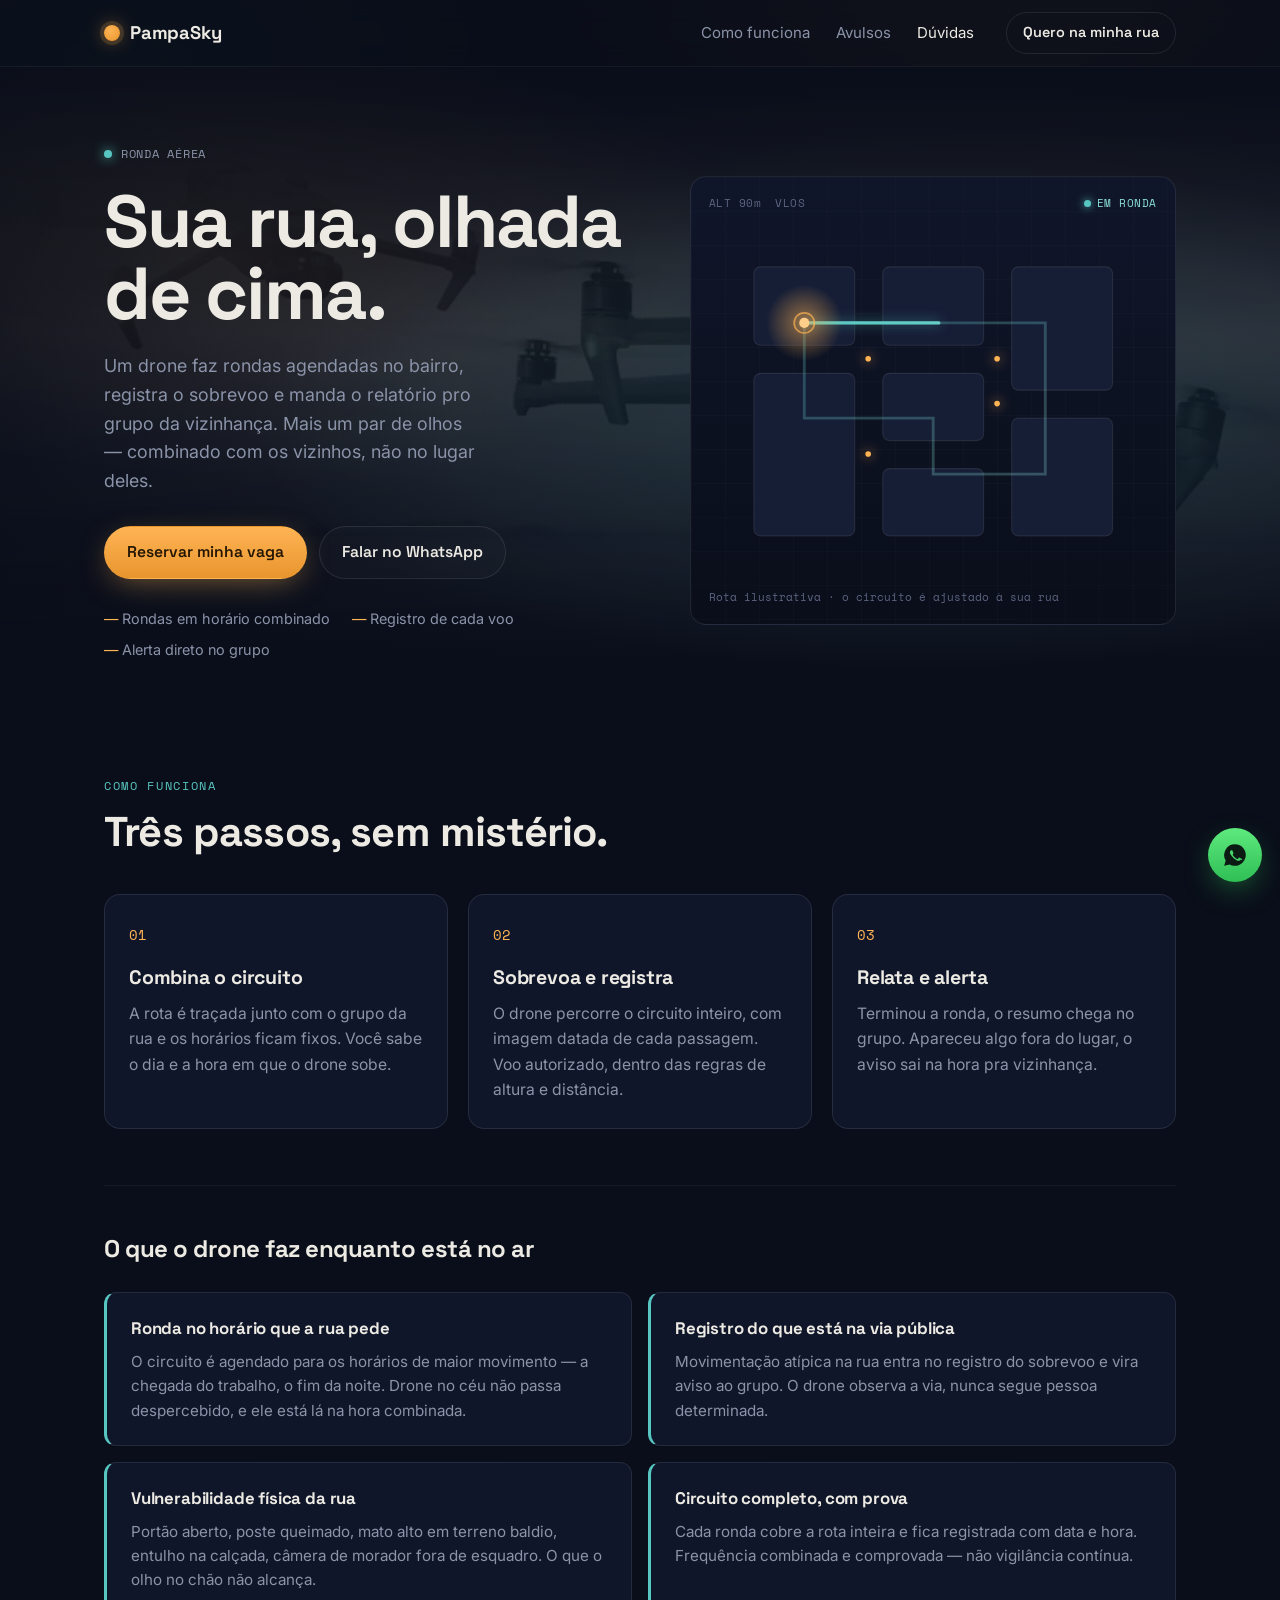
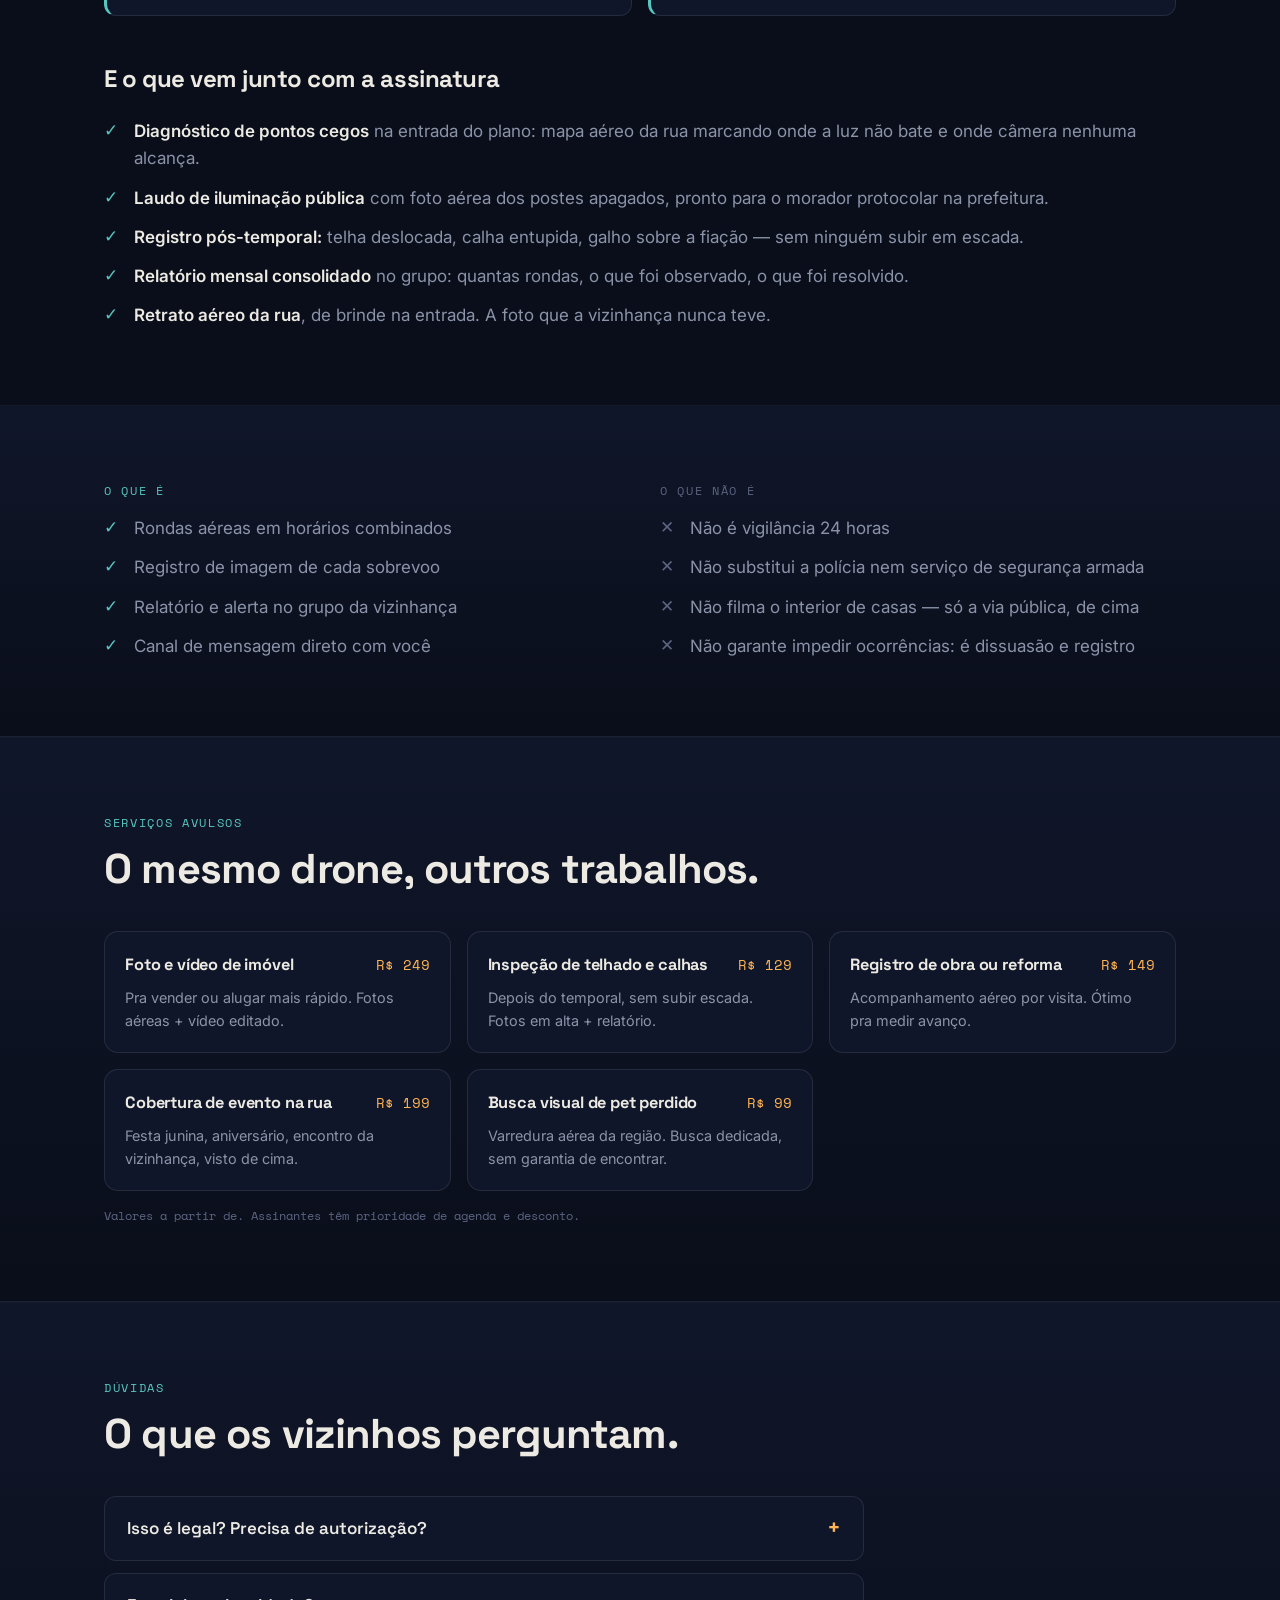
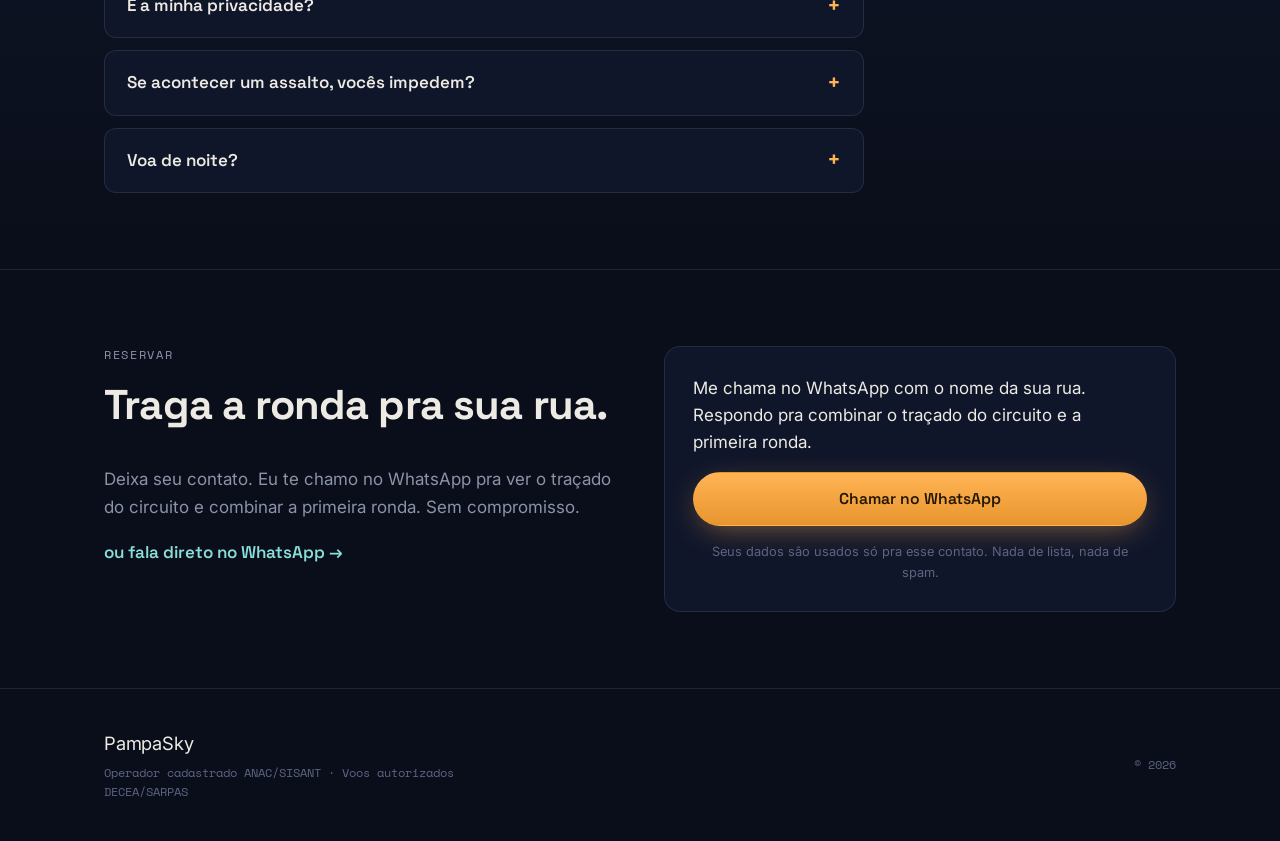
==== index.html @ 9b0754b3 "Foto de fundo no hero, tratada como textura" ====
<!DOCTYPE html>
<html lang="pt-BR">
<head>
<meta charset="UTF-8">
<meta name="viewport" content="width=device-width, initial-scale=1">
<title>PampaSky — Ronda aérea da sua rua</title>
<meta name="description" content="Ronda aérea agendada com drone. Sobrevoo com registro, relatório e alerta ao grupo da vizinhança.">
<meta property="og:title" content="PampaSky — Ronda aérea da sua rua">
<meta property="og:description" content="Ronda aérea agendada com drone. Registro, relatório e alerta ao grupo da vizinhança.">
<meta property="og:type" content="website">
<link rel="preconnect" href="https://fonts.googleapis.com">
<link rel="preconnect" href="https://fonts.gstatic.com" crossorigin>
<link href="https://fonts.googleapis.com/css2?family=Space+Grotesk:wght@400;500;600;700&family=Inter:wght@400;500;600&family=Space+Mono:wght@400;700&display=swap" rel="stylesheet">
<link rel="stylesheet" href="assets/style.css">
</head>
<body>

<header class="nav" id="topo">
  <div class="wrap nav__row">
    <a class="brand" href="#topo">
      <span class="brand__mark" aria-hidden="true"></span>
      <span class="brand__name">PampaSky</span>
    </a>
    <nav class="nav__links" aria-label="Seções">
      <a href="#como">Como funciona</a>
      <a href="#avulsos">Avulsos</a>
      <a href="#duvidas">Dúvidas</a>
    </nav>
    <a class="btn btn--ghost nav__cta" href="#assinar">Quero na minha rua</a>
  </div>
</header>


<!-- HERO -->
<section class="hero hero--foto" style="--foto-hero:url('../imagens/images.jpg')">
  <div class="wrap hero__grid">
    <div class="hero__copy">
      <p class="eyebrow"><span class="dot"></span> Ronda aérea</p>
      <h1 class="hero__title">Sua rua, olhada<br>de cima.</h1>
      <p class="hero__sub">
        Um drone faz rondas agendadas no bairro, registra o sobrevoo e manda o
        relatório pro grupo da vizinhança. Mais um par de olhos — combinado com os vizinhos, não no lugar deles.
      </p>
      <div class="hero__actions">
        <a class="btn btn--amber" href="#assinar">Reservar minha vaga</a>
        <a class="btn btn--line" href="https://wa.me/5551999009551" target="_blank" rel="noopener">Falar no WhatsApp</a>
      </div>
      <ul class="hero__ticks">
        <li>Rondas em horário combinado</li>
        <li>Registro de cada voo</li>
        <li>Alerta direto no grupo</li>
      </ul>
    </div>

    <!-- ASSINATURA: vídeo real da ronda (se houver) ou mapa com a rota animada -->
        <figure class="map" aria-label="Ilustração de um drone percorrendo a rota da ronda sobre o bairro">
      <div class="map__telemetry">
        <span>ALT&nbsp;90m</span><span>VLOS</span><span class="live"><i></i>EM RONDA</span>
      </div>
      <svg viewBox="0 0 400 320" role="img" aria-hidden="true">
        <defs>
          <radialGradient id="glow" cx="50%" cy="50%" r="50%">
            <stop offset="0%" stop-color="#FFB454" stop-opacity=".55"/>
            <stop offset="100%" stop-color="#FFB454" stop-opacity="0"/>
          </radialGradient>
          <linearGradient id="route" x1="0" y1="0" x2="1" y2="1">
            <stop offset="0%" stop-color="#58C6C0"/>
            <stop offset="100%" stop-color="#8ADED9"/>
          </linearGradient>
        </defs>

        <!-- quarteirões -->
        <g class="blocks">
          <rect x="40"  y="40"  width="90" height="70" rx="6"/>
          <rect x="155" y="40"  width="90" height="70" rx="6"/>
          <rect x="270" y="40"  width="90" height="110" rx="6"/>
          <rect x="40"  y="135" width="90" height="145" rx="6"/>
          <rect x="155" y="135" width="90" height="60" rx="6"/>
          <rect x="155" y="220" width="90" height="60" rx="6"/>
          <rect x="270" y="175" width="90" height="105" rx="6"/>
        </g>
        <!-- postes de luz -->
        <g class="lamps">
          <circle cx="142" cy="122" r="2.5"/><circle cx="257" cy="122" r="2.5"/>
          <circle cx="142" cy="207" r="2.5"/><circle cx="257" cy="162" r="2.5"/>
        </g>

        <!-- rota da ronda -->
        <path id="rota" class="route" d="M 85 90 L 300 90 L 300 225 L 200 225 L 200 175 L 85 175 Z"
              fill="none" stroke="url(#route)" stroke-width="2.5" stroke-linecap="round"/>
        <!-- traço que percorre a rota -->
        <path class="route__runner" d="M 85 90 L 300 90 L 300 225 L 200 225 L 200 175 L 85 175 Z"
              fill="none" stroke="url(#route)" stroke-width="3" stroke-linecap="round"/>

        <!-- drone -->
        <g class="drone">
          <circle r="34" fill="url(#glow)"/>
          <circle r="4.5" fill="#FFCE8A"/>
          <circle r="9" fill="none" stroke="#FFB454" stroke-width="1.5" opacity=".7"/>
        </g>
      </svg>
      <figcaption class="map__cap">Rota ilustrativa · o circuito é ajustado à sua rua</figcaption>
    </figure>
      </div>
</section>

<!-- COMO FUNCIONA -->
<section class="section" id="como">
  <div class="wrap">
    <p class="kicker">Como funciona</p>
    <h2 class="section__title">Três passos, sem mistério.</h2>
    <ol class="steps">
      <li class="step">
        <span class="step__n">01</span>
        <h3>Combina o circuito</h3>
        <p>A rota é traçada junto com o grupo da rua e os horários ficam fixos. Você sabe o dia e a hora em que o drone sobe.</p>
      </li>
      <li class="step">
        <span class="step__n">02</span>
        <h3>Sobrevoa e registra</h3>
        <p>O drone percorre o circuito inteiro, com imagem datada de cada passagem. Voo autorizado, dentro das regras de altura e distância.</p>
      </li>
      <li class="step">
        <span class="step__n">03</span>
        <h3>Relata e alerta</h3>
        <p>Terminou a ronda, o resumo chega no grupo. Apareceu algo fora do lugar, o aviso sai na hora pra vizinhança.</p>
      </li>
    </ol>

    <!-- o que o drone efetivamente faz no ar (entrega, não promessa) -->
    <div class="voo">
      <h3 class="voo__titulo">O que o drone faz enquanto está no ar</h3>
      <div class="voo__grid">

        <div class="voo__item">
          <h4>Ronda no horário que a rua pede</h4>
          <p>O circuito é agendado para os horários de maior movimento — a chegada do trabalho, o fim da noite. Drone no céu não passa despercebido, e ele está lá na hora combinada.</p>
        </div>

        <div class="voo__item">
          <h4>Registro do que está na via pública</h4>
          <p>Movimentação atípica na rua entra no registro do sobrevoo e vira aviso ao grupo. O drone observa a via, nunca segue pessoa determinada.</p>
        </div>

        <div class="voo__item">
          <h4>Vulnerabilidade física da rua</h4>
          <p>Portão aberto, poste queimado, mato alto em terreno baldio, entulho na calçada, câmera de morador fora de esquadro. O que o olho no chão não alcança.</p>
        </div>

        <div class="voo__item">
          <h4>Circuito completo, com prova</h4>
          <p>Cada ronda cobre a rota inteira e fica registrada com data e hora. Frequência combinada e comprovada — não vigilância contínua.</p>
        </div>

      </div>
    </div>

    <!-- entregas que acompanham a assinatura -->
    <div class="extras">
      <h3 class="extras__titulo">E o que vem junto com a assinatura</h3>
      <ul class="list list--yes">
        <li><strong>Diagnóstico de pontos cegos</strong> na entrada do plano: mapa aéreo da rua marcando onde a luz não bate e onde câmera nenhuma alcança.</li>
        <li><strong>Laudo de iluminação pública</strong> com foto aérea dos postes apagados, pronto para o morador protocolar na prefeitura.</li>
        <li><strong>Registro pós-temporal:</strong> telha deslocada, calha entupida, galho sobre a fiação — sem ninguém subir em escada.</li>
        <li><strong>Relatório mensal consolidado</strong> no grupo: quantas rondas, o que foi observado, o que foi resolvido.</li>
        <li><strong>Retrato aéreo da rua</strong>, de brinde na entrada. A foto que a vizinhança nunca teve.</li>
      </ul>
    </div>
  </div>
</section>

<!-- ESCOPO: o que é / o que não é -->
<section class="section section--alt" id="escopo">
  <div class="wrap escopo">
    <div>
      <p class="kicker">O que é</p>
      <ul class="list list--yes">
        <li>Rondas aéreas em horários combinados</li>
        <li>Registro de imagem de cada sobrevoo</li>
        <li>Relatório e alerta no grupo da vizinhança</li>
        <li>Canal de mensagem direto com você</li>
      </ul>
    </div>
    <div>
      <p class="kicker kicker--muted">O que não é</p>
      <ul class="list list--no">
        <li>Não é vigilância 24 horas</li>
        <li>Não substitui a polícia nem serviço de segurança armada</li>
        <li>Não filma o interior de casas — só a via pública, de cima</li>
        <li>Não garante impedir ocorrências: é dissuasão e registro</li>
      </ul>
    </div>
  </div>
</section>

<!-- PLANOS — fora do ar enquanto 'mostrar_planos' for false no config.
     Sem piloto rodado, não há o que cobrar; a seção volta inteira ao trocar a flag. -->

<!-- SERVIÇOS AVULSOS -->
<section class="section section--alt" id="avulsos">
  <div class="wrap">
    <p class="kicker">Serviços avulsos</p>
    <h2 class="section__title">O mesmo drone, outros trabalhos.</h2>
    <div class="avulsos">
            <div class="avulso">
        <div class="avulso__top">
          <h3>Foto e vídeo de imóvel</h3>
          <span class="avulso__preco">R$ 249</span>
        </div>
        <p>Pra vender ou alugar mais rápido. Fotos aéreas + vídeo editado.</p>
      </div>
            <div class="avulso">
        <div class="avulso__top">
          <h3>Inspeção de telhado e calhas</h3>
          <span class="avulso__preco">R$ 129</span>
        </div>
        <p>Depois do temporal, sem subir escada. Fotos em alta + relatório.</p>
      </div>
            <div class="avulso">
        <div class="avulso__top">
          <h3>Registro de obra ou reforma</h3>
          <span class="avulso__preco">R$ 149</span>
        </div>
        <p>Acompanhamento aéreo por visita. Ótimo pra medir avanço.</p>
      </div>
            <div class="avulso">
        <div class="avulso__top">
          <h3>Cobertura de evento na rua</h3>
          <span class="avulso__preco">R$ 199</span>
        </div>
        <p>Festa junina, aniversário, encontro da vizinhança, visto de cima.</p>
      </div>
            <div class="avulso">
        <div class="avulso__top">
          <h3>Busca visual de pet perdido</h3>
          <span class="avulso__preco">R$ 99</span>
        </div>
        <p>Varredura aérea da região. Busca dedicada, sem garantia de encontrar.</p>
      </div>
          </div>
    <p class="avulsos__nota">Valores a partir de. Assinantes têm prioridade de agenda e desconto.</p>
  </div>
</section>

<!-- DEPOIMENTOS — a seção inteira some se não houver depoimento real cadastrado.
     Depoimento inventado é propaganda enganosa (CDC art. 37); melhor não ter seção. -->

<!-- DÚVIDAS -->
<section class="section section--alt" id="duvidas">
  <div class="wrap">
    <p class="kicker">Dúvidas</p>
    <h2 class="section__title">O que os vizinhos perguntam.</h2>
    <div class="faq">
      <details>
        <summary>Isso é legal? Precisa de autorização?</summary>
        <p>Sim. O operador é cadastrado na ANAC e cada voo tem autorização de espaço aéreo (DECEA/SARPAS), dentro das regras de altura e distância de pessoas.</p>
      </details>
      <details>
        <summary>E a minha privacidade?</summary>
        <p>O drone registra a via pública vista de cima, não o interior das residências. As imagens servem à ronda e ao grupo, não são publicadas.</p>
      </details>
      <details>
        <summary>Se acontecer um assalto, vocês impedem?</summary>
        <p>Não prometemos impedir ocorrências. A ronda funciona como dissuasão e registro, e o alerta agiliza o aviso à vizinhança e o acionamento da polícia por quem for da rua.</p>
      </details>
      <details>
        <summary>Voa de noite?</summary>
        <p>Nos horários combinados e permitidos. Os sobrevoos seguem o que a regra autoriza para cada período.</p>
      </details>
    </div>
  </div>
</section>

<!-- ASSINAR -->
<section class="section" id="assinar">
  <div class="wrap assinar">
    <div class="assinar__copy">
      <p class="kicker">Reservar</p>
      <h2 class="section__title">Traga a ronda pra sua rua.</h2>
      <p>Deixa seu contato. Eu te chamo no WhatsApp pra ver o traçado do circuito e combinar a primeira ronda. Sem compromisso.</p>
      <a class="wpp" href="https://wa.me/5551999009551" target="_blank" rel="noopener">ou fala direto no WhatsApp →</a>
    </div>

    <div class="form">
      <p>Me chama no WhatsApp com o nome da sua rua. Respondo pra combinar o traçado do circuito e a primeira ronda.</p>
      <a class="btn btn--amber btn--block" href="https://wa.me/5551999009551?text=Oi%21%20Quero%20saber%20da%20ronda%20a%C3%A9rea%20na%20minha%20rua." target="_blank" rel="noopener">Chamar no WhatsApp</a>
      <p class="form__fine">Seus dados são usados só pra esse contato. Nada de lista, nada de spam.</p>
    </div>
  </div>
</section>

<footer class="foot">
  <div class="wrap foot__row">
    <div>
      <span class="brand__name">PampaSky</span>
      <p class="foot__reg">Operador cadastrado ANAC/SISANT · Voos autorizados DECEA/SARPAS</p>
    </div>
    <p class="foot__copy">© 2026</p>
  </div>
</footer>

<a class="zap" href="https://wa.me/5551999009551" target="_blank" rel="noopener" aria-label="Falar no WhatsApp">
  <svg viewBox="0 0 24 24" width="26" height="26" fill="currentColor" aria-hidden="true"><path d="M12 2a10 10 0 0 0-8.6 15.1L2 22l5-1.3A10 10 0 1 0 12 2Zm5.3 14.1c-.2.6-1.2 1.2-1.7 1.2-.4.1-1 .1-1.6-.1a13 13 0 0 1-5.8-5.1c-.6-1-.9-2-.9-2.6 0-.6.3-1.2.6-1.5.2-.3.5-.4.7-.4h.5c.2 0 .4 0 .6.5l.8 2c.1.2.1.4 0 .6l-.4.6c-.1.2-.3.4-.1.7.2.4.8 1.3 1.7 2.1 1.1 1 2 1.3 2.4 1.5.3.1.5.1.7-.1l.7-.9c.2-.3.4-.2.7-.1l1.9.9c.3.1.5.2.5.4 0 .1 0 .5-.2 1Z"/></svg>
</a>
<script src="assets/app.js" defer></script>
</body>
</html>
---- assets/style.css ----
/* ============================================================
   Rondar — rua vista de cima à noite
   Âmbar de poste (ação) + aqua de sinal (rota) sobre azul-meia-noite
   ============================================================ */

:root{
  --bg:      #0A0E1A;
  --bg-2:    #10162A;
  --bg-3:    #161E36;
  --line:    rgba(255,255,255,.09);
  --line-2:  rgba(255,255,255,.05);

  --amber:   #FFB454;   /* poste de luz — cor de ação */
  --amber-2: #E8952E;
  --aqua:    #58C6C0;   /* sinal / rota da ronda */
  --aqua-2:  #8ADED9;

  --text:    #ECEAE3;   /* branco quente */
  --muted:   #8B93A9;
  --dim:     #5C6480;

  --display: 'Space Grotesk', system-ui, sans-serif;
  --body:    'Inter', system-ui, sans-serif;
  --mono:    'Space Mono', ui-monospace, monospace;

  --wrap: 1120px;
  --r:    16px;
}

*{ box-sizing:border-box; margin:0; padding:0; }
html{ scroll-behavior:smooth; }
body{
  background:var(--bg);
  color:var(--text);
  font-family:var(--body);
  font-size:17px;
  line-height:1.6;
  -webkit-font-smoothing:antialiased;
  overflow-x:hidden;
}
a{ color:inherit; text-decoration:none; }
.wrap{ width:100%; max-width:var(--wrap); margin:0 auto; padding:0 24px; }

/* atmosfera: brilho de postes ao fundo */
body::before{
  content:""; position:fixed; inset:0; z-index:-1; pointer-events:none;
  background:
    radial-gradient(60vw 40vw at 78% -5%, rgba(255,180,84,.10), transparent 60%),
    radial-gradient(50vw 40vw at 10% 8%, rgba(88,198,192,.07), transparent 60%);
}

/* ---------- botões ---------- */
.btn{
  display:inline-flex; align-items:center; justify-content:center;
  gap:.5em; font-family:var(--display); font-weight:600; font-size:.98rem;
  padding:.85em 1.4em; border-radius:999px; border:1px solid transparent;
  cursor:pointer; transition:transform .15s ease, box-shadow .25s ease, background .2s;
}
.btn--amber{
  background:linear-gradient(180deg,var(--amber),var(--amber-2));
  color:#241603; box-shadow:0 8px 30px -8px rgba(255,180,84,.5);
}
.btn--amber:hover{ transform:translateY(-2px); box-shadow:0 14px 40px -10px rgba(255,180,84,.65); }
.btn--line{ border-color:var(--line); color:var(--text); background:rgba(255,255,255,.02); }
.btn--line:hover{ border-color:var(--aqua); color:var(--aqua-2); }
.btn--ghost{ border-color:var(--line); font-size:.9rem; padding:.6em 1.1em; }
.btn--ghost:hover{ border-color:var(--amber); color:var(--amber); }
.btn--block{ width:100%; }

/* ---------- nav ---------- */
.nav{
  position:sticky; top:0; z-index:50;
  backdrop-filter:blur(12px);
  background:rgba(10,14,26,.72);
  border-bottom:1px solid var(--line-2);
}
.nav__row{ display:flex; align-items:center; gap:24px; height:66px; }
.brand{ display:flex; align-items:center; gap:10px; font-family:var(--display); font-weight:700; }
.brand__mark{
  width:16px; height:16px; border-radius:50%;
  background:radial-gradient(circle at 40% 35%, var(--amber), var(--amber-2));
  box-shadow:0 0 0 4px rgba(255,180,84,.15), 0 0 18px rgba(255,180,84,.5);
}
.brand__name{ font-size:1.15rem; letter-spacing:-.01em; }
.nav__links{ display:flex; gap:26px; margin-left:auto; font-size:.94rem; color:var(--muted); }
.nav__links a{ transition:color .2s; }
.nav__links a:hover{ color:var(--text); }
.nav__cta{ margin-left:8px; }

/* ---------- flash ---------- */
.flash{ font-family:var(--display); font-weight:500; }
.flash .wrap{ padding-top:14px; padding-bottom:14px; }
.flash--ok{ background:linear-gradient(90deg, rgba(88,198,192,.16), transparent); border-bottom:1px solid rgba(88,198,192,.3); color:var(--aqua-2); }
.flash--err{ background:linear-gradient(90deg, rgba(255,120,120,.14), transparent); border-bottom:1px solid rgba(255,120,120,.3); color:#ff9d9d; }

/* ---------- hero ---------- */
.hero{ padding:72px 0 40px; }
.hero__grid{ display:grid; grid-template-columns:1.05fr .95fr; gap:48px; align-items:center; }
.eyebrow{
  display:inline-flex; align-items:center; gap:9px;
  font-family:var(--mono); font-size:.78rem; letter-spacing:.06em; text-transform:uppercase;
  color:var(--muted); margin-bottom:22px;
}
.eyebrow .dot{ width:8px; height:8px; border-radius:50%; background:var(--aqua); box-shadow:0 0 12px var(--aqua); animation:pulse 2.4s infinite; }
@keyframes pulse{ 0%,100%{opacity:1} 50%{opacity:.35} }

.hero__title{
  font-family:var(--display); font-weight:700; letter-spacing:-.03em;
  font-size:clamp(2.6rem, 6vw, 4.6rem); line-height:.98; margin-bottom:22px;
}
.hero__sub{ font-size:1.12rem; color:var(--muted); max-width:34ch; margin-bottom:30px; }
.hero__actions{ display:flex; gap:12px; flex-wrap:wrap; margin-bottom:28px; }
.hero__ticks{ display:flex; flex-wrap:wrap; gap:8px 22px; list-style:none; font-size:.9rem; color:var(--muted); }
.hero__ticks li{ position:relative; padding-left:18px; }
.hero__ticks li::before{ content:"—"; position:absolute; left:0; color:var(--amber); }

/* ---------- mapa (assinatura) ---------- */
.map{
  position:relative; border:1px solid var(--line); border-radius:var(--r);
  background:
    linear-gradient(180deg, var(--bg-2), var(--bg));
  padding:18px; overflow:hidden;
}
.map::after{ /* grade sutil de ruas */
  content:""; position:absolute; inset:0; opacity:.35; pointer-events:none;
  background-image:
    linear-gradient(var(--line-2) 1px, transparent 1px),
    linear-gradient(90deg, var(--line-2) 1px, transparent 1px);
  background-size:34px 34px;
}
.map__telemetry{
  display:flex; gap:14px; font-family:var(--mono); font-size:.68rem; letter-spacing:.05em;
  color:var(--dim); margin-bottom:10px; position:relative; z-index:2;
}
.map__telemetry .live{ margin-left:auto; color:var(--aqua-2); display:inline-flex; align-items:center; gap:6px; }
.map__telemetry .live i{ width:7px; height:7px; border-radius:50%; background:var(--aqua); box-shadow:0 0 8px var(--aqua); animation:pulse 1.6s infinite; }
.map svg{ display:block; width:100%; height:auto; position:relative; z-index:1; }
.map__cap{ font-family:var(--mono); font-size:.66rem; color:var(--dim); margin-top:8px; position:relative; z-index:2; }

.blocks rect{ fill:var(--bg-3); stroke:var(--line); stroke-width:1; }
.lamps circle{ fill:var(--amber); filter:drop-shadow(0 0 5px rgba(255,180,84,.9)); }
.route{ opacity:.28; }
.route__runner{
  stroke-dasharray:120 900;
  stroke-dashoffset:0;
  filter:drop-shadow(0 0 5px rgba(88,198,192,.6));
  animation:runner 7s linear infinite;
}
@keyframes runner{ to{ stroke-dashoffset:-1020; } }
.drone{ offset-path:path("M 85 90 L 300 90 L 300 225 L 200 225 L 200 175 L 85 175 Z"); animation:fly 7s linear infinite; }
@keyframes fly{ to{ offset-distance:100%; } }

/* ---------- seções ---------- */
.section{ padding:76px 0; }
.section--alt{ background:linear-gradient(180deg, var(--bg-2), var(--bg)); border-block:1px solid var(--line-2); }
.kicker{
  font-family:var(--mono); font-size:.74rem; letter-spacing:.14em; text-transform:uppercase;
  color:var(--aqua); margin-bottom:14px;
}
.kicker--muted{ color:var(--dim); }
.section__title{
  font-family:var(--display); font-weight:700; letter-spacing:-.02em;
  font-size:clamp(1.8rem,3.4vw,2.6rem); line-height:1.05; margin-bottom:40px;
}

/* passos */
.steps{ list-style:none; display:grid; grid-template-columns:repeat(3,1fr); gap:20px; }
.step{ background:var(--bg-2); border:1px solid var(--line); border-radius:var(--r); padding:26px 24px; }
.step__n{ font-family:var(--mono); font-size:.9rem; color:var(--amber); }
.step h3{ font-family:var(--display); font-size:1.22rem; margin:14px 0 8px; letter-spacing:-.01em; }
.step p{ color:var(--muted); font-size:.98rem; }

/* escopo */
/* foto de fundo do hero — tratada como TEXTURA, não como fotografia.
   A imagem é dessaturada, escurecida e dissolvida nas bordas por máscara radial:
   assim uma foto de baixa resolução vira atmosfera em vez de virar borrão.
   Só existe quando 'foto_hero' está setado no config (classe .hero--foto). */
.hero--foto{ position:relative; overflow:hidden; }

/* camada 1 — a imagem, ancorada à direita e desbotada nas bordas */
.hero--foto::before{
  content:""; position:absolute; inset:0; z-index:0;
  background:var(--foto-hero) 78% 62%/cover no-repeat;
  opacity:.30;
  filter:saturate(.3) contrast(1.08) brightness(.85);
  -webkit-mask-image:radial-gradient(115% 95% at 74% 58%, #000 0%, #000 34%, transparent 76%);
          mask-image:radial-gradient(115% 95% at 74% 58%, #000 0%, #000 34%, transparent 76%);
}

/* camada 2 — véu da paleta: aqua de sinal por cima, fundo da marca nas pontas */
.hero--foto::after{
  content:""; position:absolute; inset:0; z-index:0;
  background:
    radial-gradient(85% 65% at 72% 55%, rgba(88,198,192,.13), transparent 62%),
    radial-gradient(60% 50% at 18% 30%, rgba(255,180,84,.07), transparent 70%),
    linear-gradient(180deg, var(--bg) 1%, rgba(10,14,26,.52) 42%, var(--bg) 95%);
}

.hero--foto > .wrap{ position:relative; z-index:1; }

/* no mobile a foto compete com o texto: recua e sai da frente */
@media (max-width:900px){
  .hero--foto::before{ opacity:.16; background-position:center 70%; }
}

/* o que o drone faz no ar — borda aqua, o mesmo recurso do .depo em âmbar */
.voo{ margin-top:56px; padding-top:44px; border-top:1px solid var(--line-2); }
.voo__titulo{ font-family:var(--display); font-size:1.5rem; letter-spacing:-.02em; margin-bottom:24px; }
.voo__grid{ display:grid; grid-template-columns:1fr 1fr; gap:16px; }
.voo__item{ background:var(--bg-2); border:1px solid var(--line); border-left:3px solid var(--aqua); border-radius:12px; padding:22px 24px; }
.voo__item h4{ font-family:var(--display); font-size:1.05rem; letter-spacing:-.01em; margin-bottom:8px; }
.voo__item p{ color:var(--muted); font-size:.95rem; }

.extras{ margin-top:44px; }
.extras__titulo{ font-family:var(--display); font-size:1.5rem; letter-spacing:-.02em; margin-bottom:20px; }
.extras .list li strong{ color:var(--text); font-weight:600; }

.escopo{ display:grid; grid-template-columns:1fr 1fr; gap:40px; }
.list{ list-style:none; display:grid; gap:12px; }
.list li{ position:relative; padding-left:30px; color:var(--muted); }
.list li::before{ position:absolute; left:0; top:-1px; font-family:var(--display); font-weight:700; }
.list--yes li::before{ content:"✓"; color:var(--aqua); }
.list--no li::before{ content:"✕"; color:var(--dim); }

/* preço */
.preco{ display:grid; grid-template-columns:1fr 1fr; gap:40px; align-items:center; }
.preco__card{ background:var(--bg-2); border:1px solid var(--line); border-radius:22px; padding:34px; box-shadow:0 30px 60px -30px rgba(0,0,0,.6); }
.preco__val{ font-family:var(--display); font-weight:700; font-size:4rem; letter-spacing:-.03em; line-height:1; margin:6px 0 10px; }
.preco__cifra{ font-size:1.5rem; color:var(--muted); vertical-align:top; margin-right:6px; }
.preco__mes{ font-size:1.1rem; color:var(--muted); font-weight:500; }
.preco__desc{ color:var(--muted); margin-bottom:16px; }
.preco__vagas{ color:var(--text); margin-bottom:22px; }
.preco__vagas strong{ color:var(--amber); }
.preco__aside h3{ font-family:var(--display); font-size:1.4rem; margin-bottom:12px; letter-spacing:-.01em; }
.preco__aside p{ color:var(--muted); }

/* faq */
.faq{ display:grid; gap:12px; max-width:760px; }
.faq details{ background:var(--bg-2); border:1px solid var(--line); border-radius:12px; padding:0 22px; }
.faq summary{ cursor:pointer; list-style:none; padding:18px 0; font-family:var(--display); font-weight:600; display:flex; justify-content:space-between; align-items:center; gap:16px; }
.faq summary::-webkit-details-marker{ display:none; }
.faq summary::after{ content:"+"; color:var(--amber); font-size:1.4rem; line-height:1; transition:transform .2s; }
.faq details[open] summary::after{ transform:rotate(45deg); }
.faq details p{ color:var(--muted); padding:0 0 20px; max-width:64ch; }

/* assinar / form */
.assinar{ display:grid; grid-template-columns:1fr 1fr; gap:48px; align-items:start; }
.assinar__copy p{ color:var(--muted); margin-bottom:18px; }
.wpp{ color:var(--aqua-2); font-family:var(--display); font-weight:600; border-bottom:1px solid transparent; }
.wpp:hover{ border-color:var(--aqua-2); }
.form{ background:var(--bg-2); border:1px solid var(--line); border-radius:var(--r); padding:28px; display:grid; gap:16px; }
.form label{ display:grid; gap:7px; font-family:var(--display); font-size:.86rem; font-weight:500; color:var(--muted); }
.form input, .form textarea{
  font-family:var(--body); font-size:1rem; color:var(--text);
  background:var(--bg); border:1px solid var(--line); border-radius:10px;
  padding:12px 14px; transition:border-color .2s, box-shadow .2s; resize:vertical;
}
.form input:focus, .form textarea:focus{ outline:none; border-color:var(--amber); box-shadow:0 0 0 3px rgba(255,180,84,.15); }
.form__fine{ font-size:.8rem; color:var(--dim); text-align:center; }
.hp{ position:absolute; left:-9999px; width:1px; height:1px; opacity:0; }

/* rodapé */
.foot{ border-top:1px solid var(--line); padding:40px 0; }
.foot__row{ display:flex; justify-content:space-between; align-items:center; gap:20px; flex-wrap:wrap; }
.foot__reg{ font-family:var(--mono); font-size:.72rem; color:var(--dim); margin-top:6px; max-width:52ch; }
.foot__copy{ font-family:var(--mono); font-size:.72rem; color:var(--dim); }

/* planos */
.planos{ display:grid; grid-template-columns:1fr 1fr; gap:20px; margin-bottom:26px; }
.plano{ position:relative; background:var(--bg-2); border:1px solid var(--line); border-radius:22px; padding:30px 28px; }
.plano--destaque{ border-color:rgba(255,180,84,.4); background:linear-gradient(180deg, rgba(255,180,84,.06), var(--bg-2)); box-shadow:0 30px 60px -30px rgba(0,0,0,.6); }
.plano__tag{ position:absolute; top:-12px; right:24px; font-family:var(--mono); font-size:.64rem; text-transform:uppercase; letter-spacing:.08em; color:#241603; background:linear-gradient(180deg,var(--amber),var(--amber-2)); padding:4px 12px; border-radius:999px; }
.plano__nome{ font-family:var(--display); font-size:1.2rem; letter-spacing:-.01em; margin-bottom:6px; }
.plano__val{ font-family:var(--display); font-weight:700; font-size:3.2rem; letter-spacing:-.03em; line-height:1; margin-bottom:18px; }
.plano__lista{ list-style:none; display:grid; gap:10px; margin-bottom:22px; }
.plano__lista li{ position:relative; padding-left:26px; color:var(--muted); font-size:.96rem; }
.plano__lista li::before{ content:"✓"; position:absolute; left:0; color:var(--aqua); font-family:var(--display); font-weight:700; }
.plano__lista strong{ color:var(--text); }
.plano__nota{ margin-top:14px; font-size:.8rem; color:var(--dim); }

.indica{ display:flex; align-items:center; justify-content:space-between; gap:24px; flex-wrap:wrap; background:linear-gradient(120deg, rgba(88,198,192,.08), var(--bg-2)); border:1px solid rgba(88,198,192,.25); border-radius:var(--r); padding:24px 28px; }
.indica h3{ font-family:var(--display); font-size:1.2rem; margin-bottom:6px; letter-spacing:-.01em; }
.indica p{ color:var(--muted); max-width:52ch; }
.indica strong{ color:var(--aqua-2); }

/* avulsos */
.avulsos{ display:grid; grid-template-columns:repeat(3,1fr); gap:16px; }
.avulso{ background:var(--bg-2); border:1px solid var(--line); border-radius:14px; padding:20px; transition:border-color .2s, transform .15s; }
.avulso:hover{ border-color:rgba(255,180,84,.35); transform:translateY(-2px); }
.avulso__top{ display:flex; justify-content:space-between; align-items:baseline; gap:10px; margin-bottom:8px; }
.avulso h3{ font-family:var(--display); font-size:1.02rem; letter-spacing:-.01em; }
.avulso__preco{ font-family:var(--mono); font-size:.86rem; color:var(--amber); white-space:nowrap; }
.avulso p{ color:var(--muted); font-size:.9rem; }
.avulsos__nota{ margin-top:16px; font-family:var(--mono); font-size:.72rem; color:var(--dim); }

/* depoimentos */
.depos{ display:grid; grid-template-columns:1fr 1fr; gap:18px; }
.depo{ background:var(--bg-2); border:1px solid var(--line); border-left:3px solid var(--amber); border-radius:12px; padding:22px 24px; }
.depo blockquote{ font-size:1.02rem; line-height:1.6; margin-bottom:12px; }
.depo figcaption{ font-family:var(--mono); font-size:.74rem; color:var(--muted); }

/* vídeo no hero */
.map--video video{ display:block; width:100%; border-radius:10px; position:relative; z-index:1; }

/* whatsapp flutuante */
.zap{ position:fixed; right:18px; bottom:18px; z-index:60; width:54px; height:54px; border-radius:50%; display:grid; place-items:center; color:#0b1a12; background:linear-gradient(180deg,#5ee97e,#2fbf55); box-shadow:0 10px 30px -8px rgba(47,191,85,.6); transition:transform .15s; }
.zap:hover{ transform:scale(1.07); }

/* ---------- responsivo ---------- */
@media (max-width:900px){
  .hero__grid, .escopo, .preco, .assinar, .planos, .depos{ grid-template-columns:1fr; }
  .steps, .avulsos, .voo__grid{ grid-template-columns:1fr; }
  .nav__links{ display:none; }
  .hero{ padding:48px 0 24px; }
  .hero__sub{ max-width:none; }
}

/* ---------- acessibilidade de movimento ---------- */
@media (prefers-reduced-motion:reduce){
  *{ animation:none !important; scroll-behavior:auto !important; }
  .drone{ offset-distance:8%; }
}
:focus-visible{ outline:2px solid var(--amber); outline-offset:3px; border-radius:4px; }
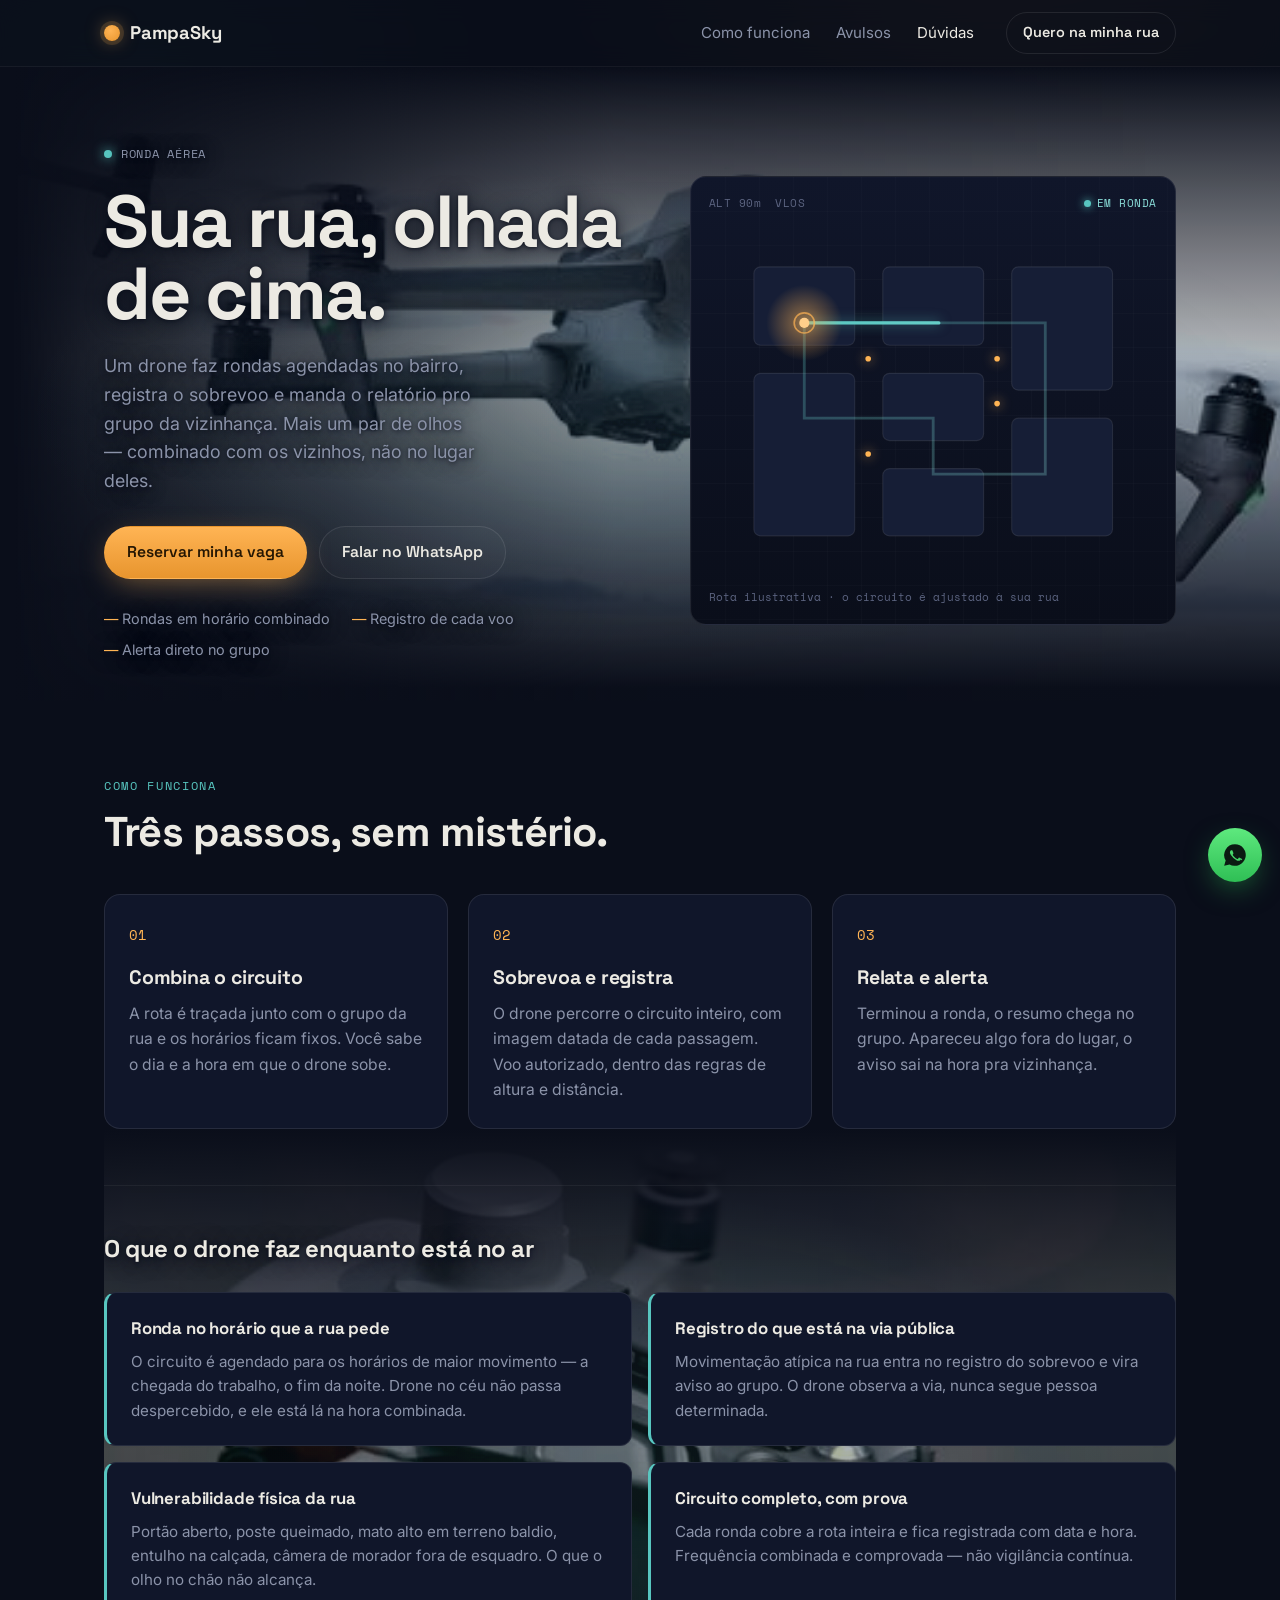
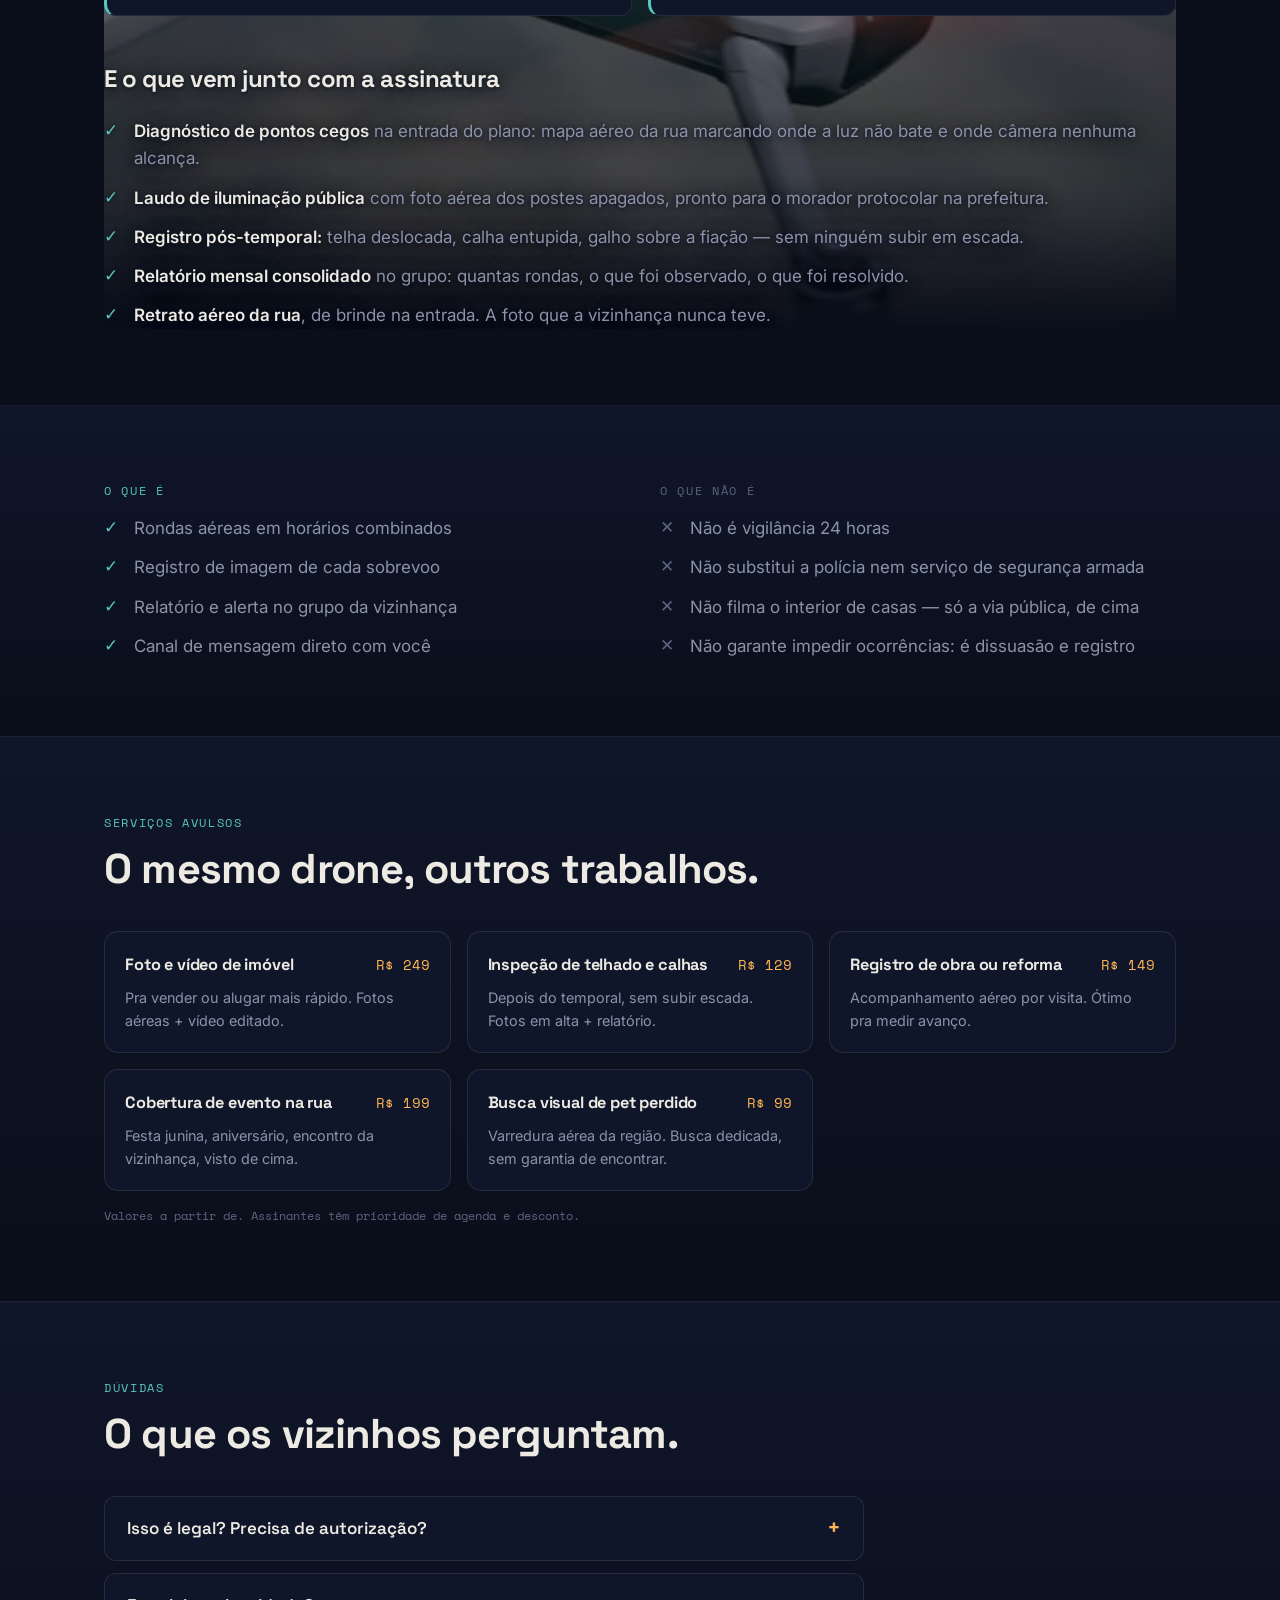
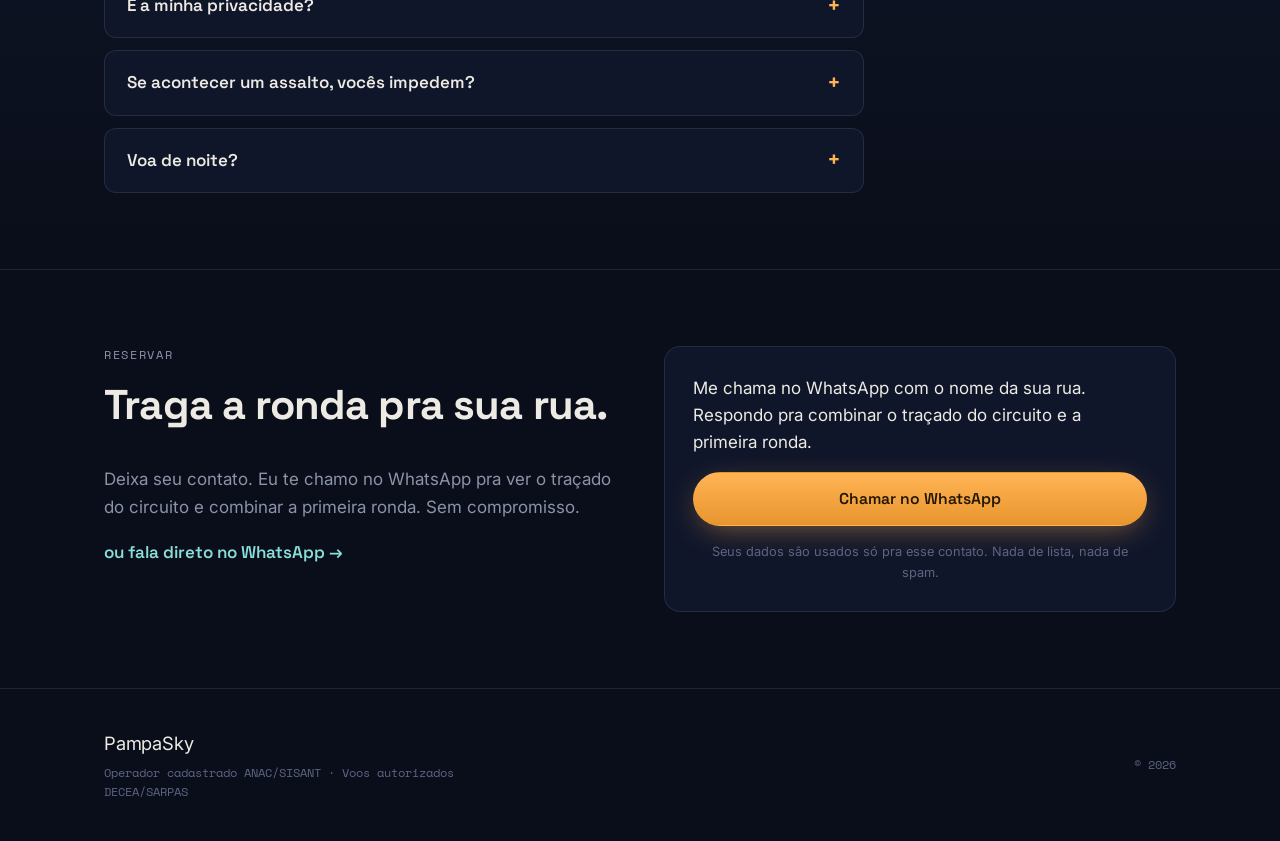
==== commit bd5db71e: "Fundo no bloco de operacao" ====
--- a/index.html
+++ b/index.html
@@ -127,6 +127,9 @@
       </li>
     </ol>
 
+    <!-- os dois blocos abaixo dividem um fundo só, por isso o container -->
+    <div class="operacao operacao--foto" style="--foto-oper:url('../imagens/288909164817bfab66a20e63011312cd@770_462.jpg')">
+
     <!-- o que o drone efetivamente faz no ar (entrega, não promessa) -->
     <div class="voo">
       <h3 class="voo__titulo">O que o drone faz enquanto está no ar</h3>
@@ -166,6 +169,8 @@
         <li><strong>Retrato aéreo da rua</strong>, de brinde na entrada. A foto que a vizinhança nunca teve.</li>
       </ul>
     </div>
+
+    </div><!-- /.operacao -->
   </div>
 </section>
 
--- a/assets/style.css
+++ b/assets/style.css
@@ -180,27 +180,46 @@
 /* camada 1 — a imagem, ancorada à direita e desbotada nas bordas */
 .hero--foto::before{
   content:""; position:absolute; inset:0; z-index:0;
-  background:var(--foto-hero) 78% 62%/cover no-repeat;
-  opacity:.30;
-  filter:saturate(.3) contrast(1.08) brightness(.85);
-  -webkit-mask-image:radial-gradient(115% 95% at 74% 58%, #000 0%, #000 34%, transparent 76%);
-          mask-image:radial-gradient(115% 95% at 74% 58%, #000 0%, #000 34%, transparent 76%);
-}
-
-/* camada 2 — véu da paleta: aqua de sinal por cima, fundo da marca nas pontas */
+  /* 150% da largura do hero: amplia o drone E cria sobra horizontal, sem a qual
+     background-position-x nao tem efeito nenhum (com 'cover' a imagem ja
+     encostava nas duas bordas). Com a sobra, o 88% desliza a cena para a
+     esquerda e traz o drone grande para perto do centro. */
+  background:var(--foto-hero) 88% 56%/150% auto no-repeat;
+  opacity:.80;
+  filter:saturate(.72) contrast(1.04) brightness(1.02);
+  -webkit-mask-image:radial-gradient(115% 125% at 53% 54%, #000 0%, #000 58%, transparent 92%);
+          mask-image:radial-gradient(115% 125% at 53% 54%, #000 0%, #000 58%, transparent 92%);
+}
+
+/* camada 2 — véu da paleta. O gradiente horizontal é o que segura o contraste:
+   mantém a coluna da esquerda escura sob o título enquanto a direita mostra a
+   foto. Sem ele, subir a opacidade da imagem come a legibilidade do h1. */
 .hero--foto::after{
   content:""; position:absolute; inset:0; z-index:0;
   background:
-    radial-gradient(85% 65% at 72% 55%, rgba(88,198,192,.13), transparent 62%),
-    radial-gradient(60% 50% at 18% 30%, rgba(255,180,84,.07), transparent 70%),
-    linear-gradient(180deg, var(--bg) 1%, rgba(10,14,26,.52) 42%, var(--bg) 95%);
+    radial-gradient(80% 60% at 53% 54%, rgba(88,198,192,.09), transparent 64%),
+    linear-gradient(90deg, var(--bg) 1%, rgba(10,14,26,.62) 26%, rgba(10,14,26,.10) 48%, transparent 92%),
+    linear-gradient(180deg, var(--bg) 0%, rgba(10,14,26,.12) 46%, var(--bg) 98%);
+}
+
+/* Com a foto mais clara e mais ao centro, o véu sozinho não garante contraste
+   sem apagar a imagem. A sombra resolve no texto, não no fundo. */
+.hero--foto .hero__title,
+.hero--foto .hero__sub,
+.hero--foto .eyebrow,
+.hero--foto .hero__ticks li{
+  text-shadow:0 2px 20px rgba(10,14,26,.92), 0 1px 4px rgba(10,14,26,.8);
 }
 
 .hero--foto > .wrap{ position:relative; z-index:1; }
 
-/* no mobile a foto compete com o texto: recua e sai da frente */
+/* no mobile o texto ocupa a largura toda e o gradiente horizontal não protege
+   mais nada — por isso a foto entra bem mais discreta aqui. */
 @media (max-width:900px){
-  .hero--foto::before{ opacity:.16; background-position:center 70%; }
+  .hero--foto::before{ opacity:.48; background-position:center 70%; }
+  .hero--foto::after{
+    background:linear-gradient(180deg, var(--bg) 2%, rgba(10,14,26,.52) 45%, var(--bg) 96%);
+  }
 }
 
 /* o que o drone faz no ar — borda aqua, o mesmo recurso do .depo em âmbar */
@@ -210,6 +229,37 @@
 .voo__item{ background:var(--bg-2); border:1px solid var(--line); border-left:3px solid var(--aqua); border-radius:12px; padding:22px 24px; }
 .voo__item h4{ font-family:var(--display); font-size:1.05rem; letter-spacing:-.01em; margin-bottom:8px; }
 .voo__item p{ color:var(--muted); font-size:.95rem; }
+
+/* fundo do bloco de operação — mesmo tratamento da foto do hero: dessaturada,
+   mascarada nas bordas e sob véu da paleta. Os cards são opacos e ficam por
+   cima; a foto aparece nas frestas e nas margens, como atmosfera. */
+.operacao{ position:relative; }
+.operacao--foto{ overflow:hidden; }
+
+.operacao--foto::before{
+  content:""; position:absolute; inset:0; z-index:0;
+  background:var(--foto-oper) 50% 42%/125% auto no-repeat;
+  opacity:.80;
+  filter:saturate(.72) contrast(1.04) brightness(1.02);
+  -webkit-mask-image:radial-gradient(105% 115% at 50% 46%, #000 0%, #000 56%, transparent 92%);
+          mask-image:radial-gradient(105% 115% at 50% 46%, #000 0%, #000 56%, transparent 92%);
+}
+
+.operacao--foto::after{
+  content:""; position:absolute; inset:0; z-index:0;
+  background:
+    radial-gradient(70% 55% at 50% 44%, rgba(88,198,192,.09), transparent 66%),
+    linear-gradient(180deg, var(--bg) 0%, rgba(10,14,26,.16) 40%, rgba(10,14,26,.55) 82%, var(--bg) 100%);
+}
+
+.operacao--foto > *{ position:relative; z-index:1; }
+
+/* a lista de extras não tem card opaco por baixo — a sombra garante o contraste */
+.operacao--foto .extras .list li,
+.operacao--foto .voo__titulo,
+.operacao--foto .extras__titulo{
+  text-shadow:0 2px 20px rgba(10,14,26,.92), 0 1px 4px rgba(10,14,26,.8);
+}
 
 .extras{ margin-top:44px; }
 .extras__titulo{ font-family:var(--display); font-size:1.5rem; letter-spacing:-.02em; margin-bottom:20px; }
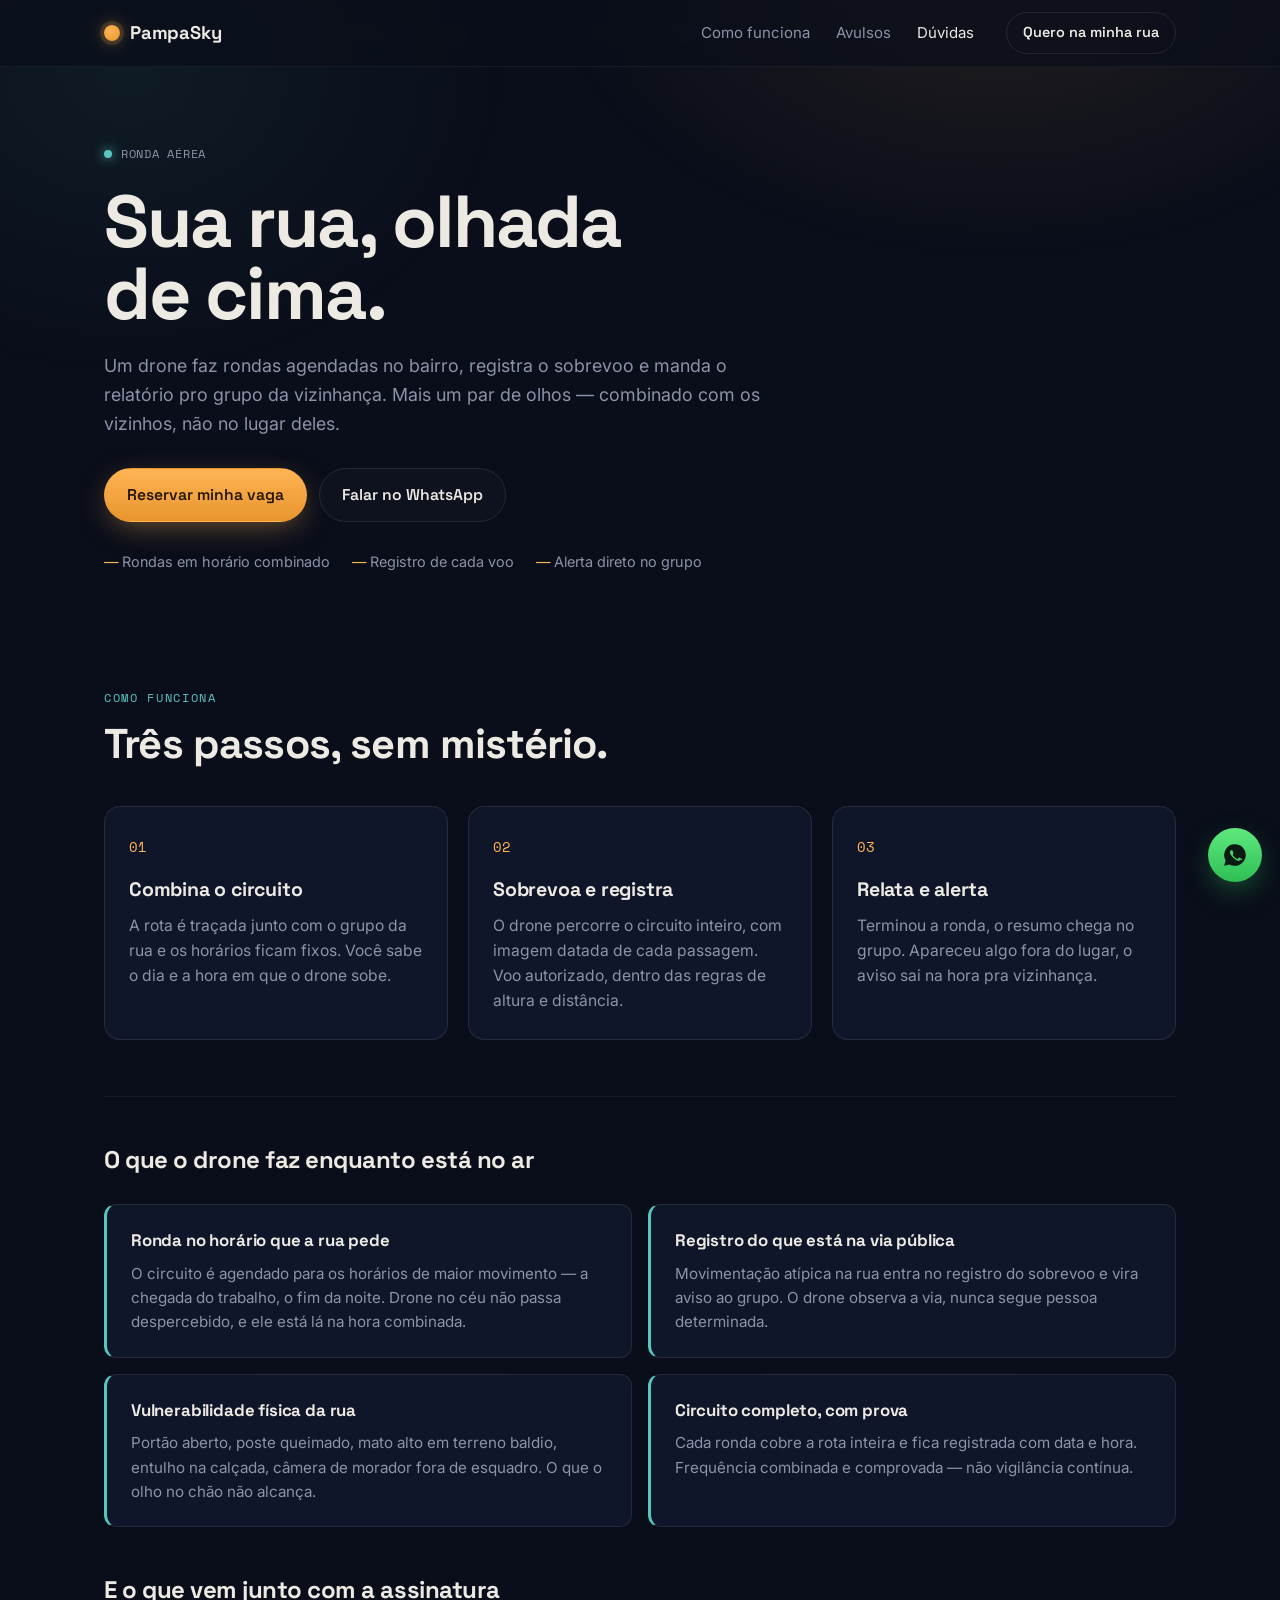
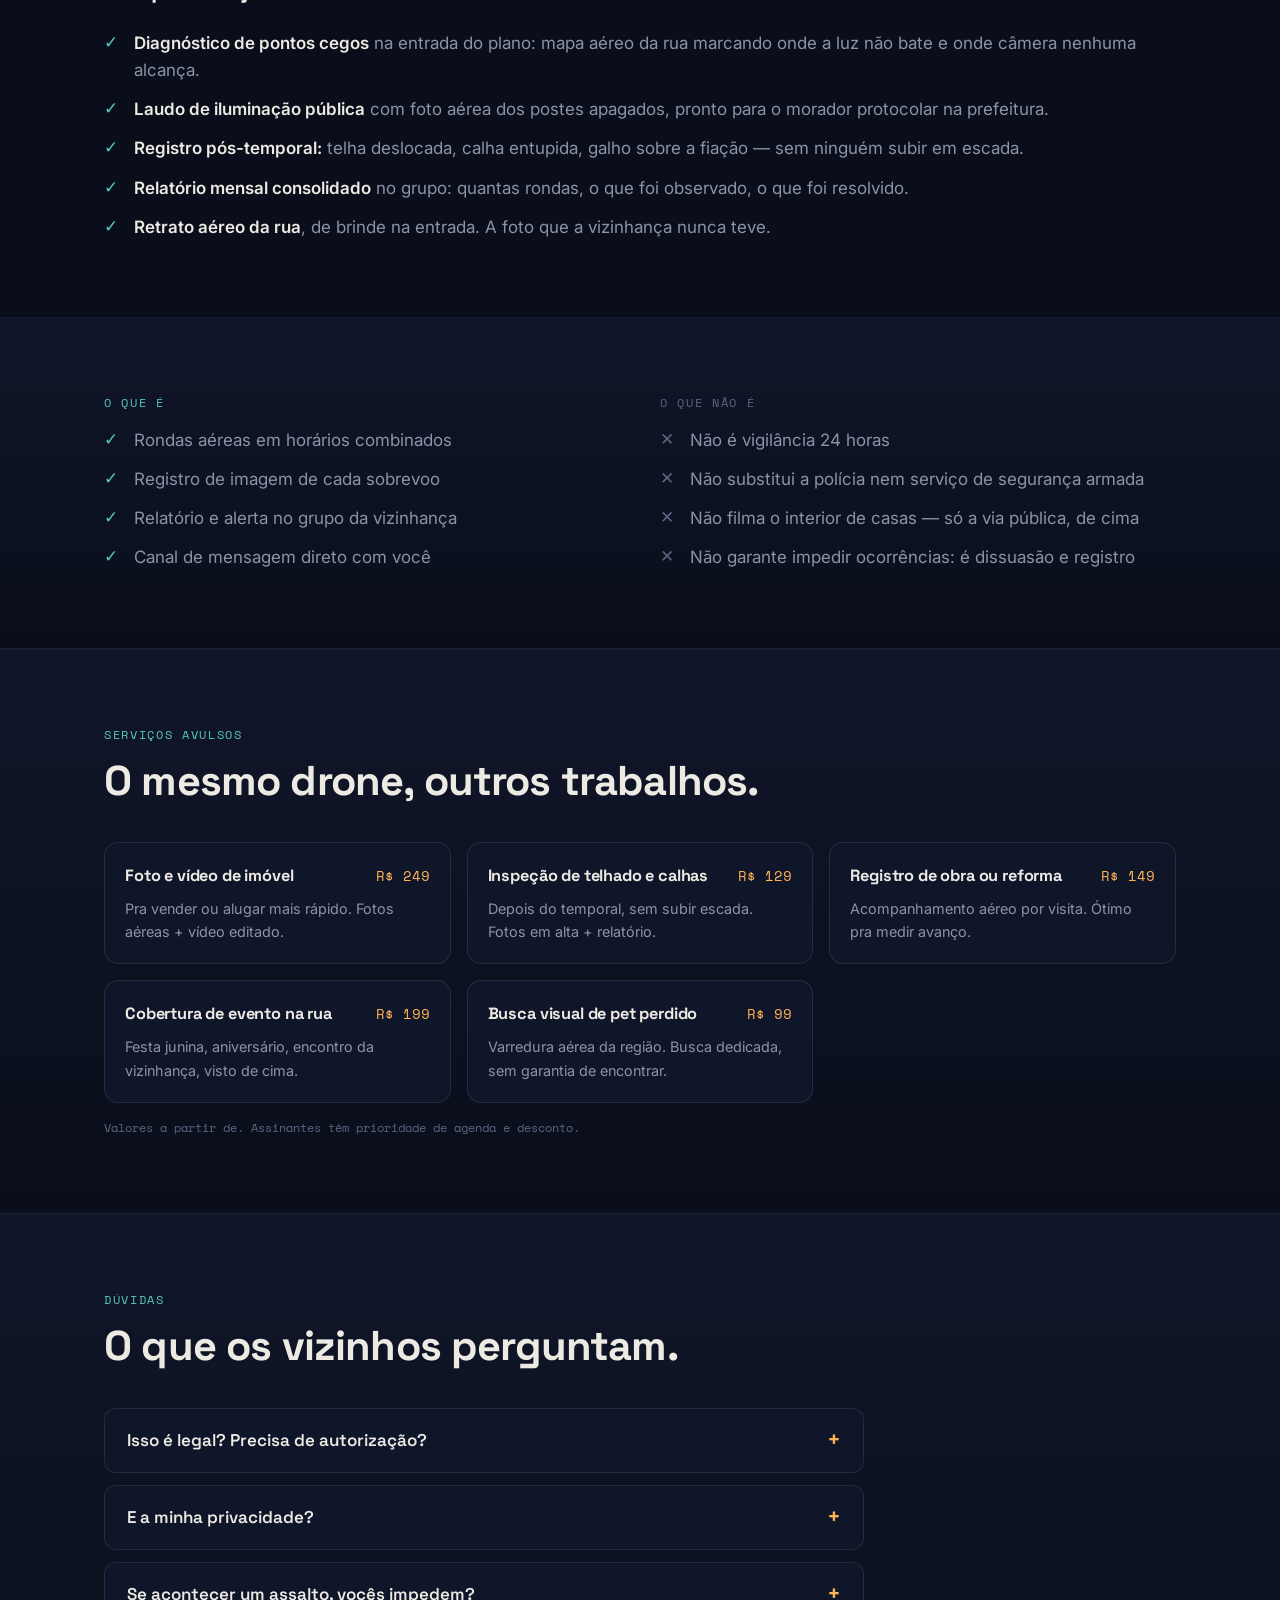
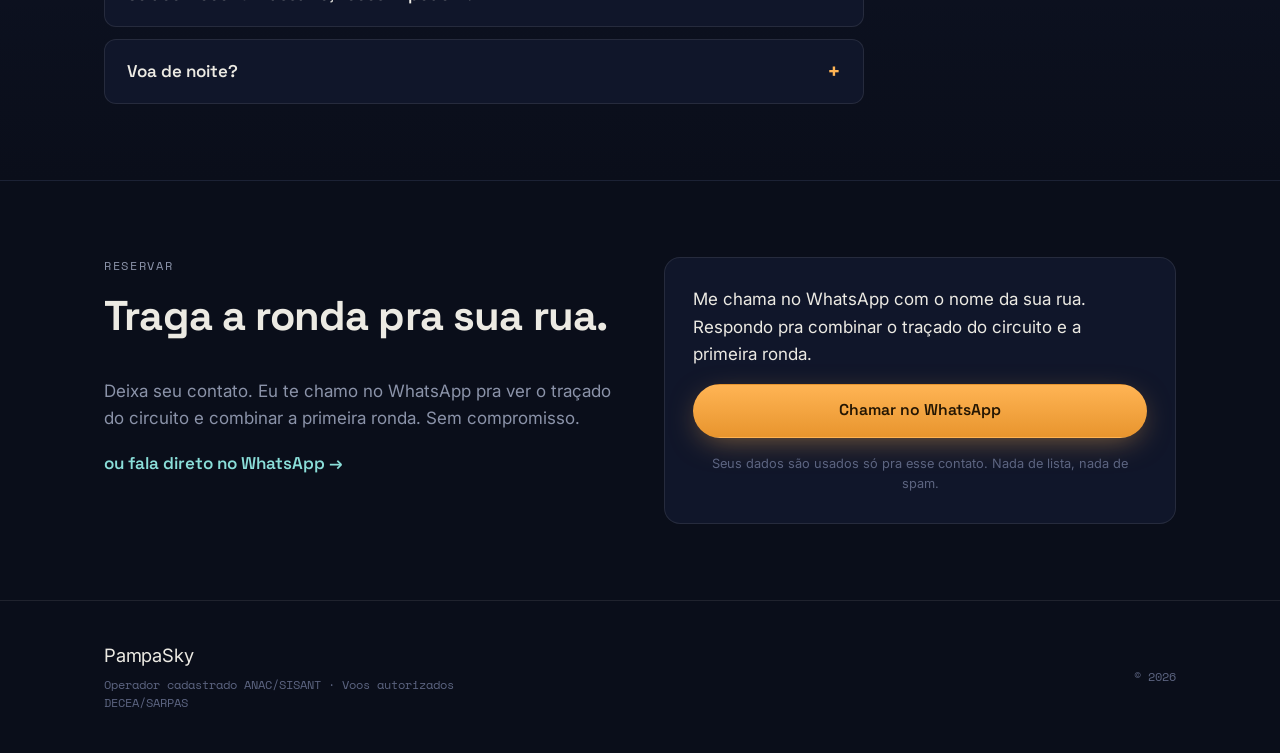
==== commit 475a36e6: "Remove mapa animado e fotos de fundo do hero" ====
--- a/index.html
+++ b/index.html
@@ -32,8 +32,8 @@
 
 
 <!-- HERO -->
-<section class="hero hero--foto" style="--foto-hero:url('../imagens/images.jpg')">
-  <div class="wrap hero__grid">
+<section class="hero">
+  <div class="wrap hero__grid hero__grid--solo">
     <div class="hero__copy">
       <p class="eyebrow"><span class="dot"></span> Ronda aérea</p>
       <h1 class="hero__title">Sua rua, olhada<br>de cima.</h1>
@@ -52,55 +52,8 @@
       </ul>
     </div>
 
-    <!-- ASSINATURA: vídeo real da ronda (se houver) ou mapa com a rota animada -->
-        <figure class="map" aria-label="Ilustração de um drone percorrendo a rota da ronda sobre o bairro">
-      <div class="map__telemetry">
-        <span>ALT&nbsp;90m</span><span>VLOS</span><span class="live"><i></i>EM RONDA</span>
-      </div>
-      <svg viewBox="0 0 400 320" role="img" aria-hidden="true">
-        <defs>
-          <radialGradient id="glow" cx="50%" cy="50%" r="50%">
-            <stop offset="0%" stop-color="#FFB454" stop-opacity=".55"/>
-            <stop offset="100%" stop-color="#FFB454" stop-opacity="0"/>
-          </radialGradient>
-          <linearGradient id="route" x1="0" y1="0" x2="1" y2="1">
-            <stop offset="0%" stop-color="#58C6C0"/>
-            <stop offset="100%" stop-color="#8ADED9"/>
-          </linearGradient>
-        </defs>
-
-        <!-- quarteirões -->
-        <g class="blocks">
-          <rect x="40"  y="40"  width="90" height="70" rx="6"/>
-          <rect x="155" y="40"  width="90" height="70" rx="6"/>
-          <rect x="270" y="40"  width="90" height="110" rx="6"/>
-          <rect x="40"  y="135" width="90" height="145" rx="6"/>
-          <rect x="155" y="135" width="90" height="60" rx="6"/>
-          <rect x="155" y="220" width="90" height="60" rx="6"/>
-          <rect x="270" y="175" width="90" height="105" rx="6"/>
-        </g>
-        <!-- postes de luz -->
-        <g class="lamps">
-          <circle cx="142" cy="122" r="2.5"/><circle cx="257" cy="122" r="2.5"/>
-          <circle cx="142" cy="207" r="2.5"/><circle cx="257" cy="162" r="2.5"/>
-        </g>
-
-        <!-- rota da ronda -->
-        <path id="rota" class="route" d="M 85 90 L 300 90 L 300 225 L 200 225 L 200 175 L 85 175 Z"
-              fill="none" stroke="url(#route)" stroke-width="2.5" stroke-linecap="round"/>
-        <!-- traço que percorre a rota -->
-        <path class="route__runner" d="M 85 90 L 300 90 L 300 225 L 200 225 L 200 175 L 85 175 Z"
-              fill="none" stroke="url(#route)" stroke-width="3" stroke-linecap="round"/>
-
-        <!-- drone -->
-        <g class="drone">
-          <circle r="34" fill="url(#glow)"/>
-          <circle r="4.5" fill="#FFCE8A"/>
-          <circle r="9" fill="none" stroke="#FFB454" stroke-width="1.5" opacity=".7"/>
-        </g>
-      </svg>
-      <figcaption class="map__cap">Rota ilustrativa · o circuito é ajustado à sua rua</figcaption>
-    </figure>
+    <!-- ASSINATURA: só o vídeo real da ronda, quando houver. O mapa animado da
+         rota foi removido a pedido; sem vídeo, o hero fica em coluna única. -->
       </div>
 </section>
 
@@ -128,7 +81,7 @@
     </ol>
 
     <!-- os dois blocos abaixo dividem um fundo só, por isso o container -->
-    <div class="operacao operacao--foto" style="--foto-oper:url('../imagens/288909164817bfab66a20e63011312cd@770_462.jpg')">
+    <div class="operacao">
 
     <!-- o que o drone efetivamente faz no ar (entrega, não promessa) -->
     <div class="voo">
--- a/assets/style.css
+++ b/assets/style.css
@@ -96,6 +96,9 @@
 /* ---------- hero ---------- */
 .hero{ padding:72px 0 40px; }
 .hero__grid{ display:grid; grid-template-columns:1.05fr .95fr; gap:48px; align-items:center; }
+/* sem vídeo, o hero não tem coluna da direita: uma coluna só, texto mais largo */
+.hero__grid--solo{ grid-template-columns:1fr; }
+.hero__grid--solo .hero__sub{ max-width:60ch; }
 .eyebrow{
   display:inline-flex; align-items:center; gap:9px;
   font-family:var(--mono); font-size:.78rem; letter-spacing:.06em; text-transform:uppercase;
@@ -180,15 +183,14 @@
 /* camada 1 — a imagem, ancorada à direita e desbotada nas bordas */
 .hero--foto::before{
   content:""; position:absolute; inset:0; z-index:0;
-  /* 150% da largura do hero: amplia o drone E cria sobra horizontal, sem a qual
-     background-position-x nao tem efeito nenhum (com 'cover' a imagem ja
-     encostava nas duas bordas). Com a sobra, o 88% desliza a cena para a
-     esquerda e traz o drone grande para perto do centro. */
-  background:var(--foto-hero) 88% 56%/150% auto no-repeat;
+  /* Mesmo princípio do bloco de operação: imagem em tamanho próximo do nativo
+     (764px) em vez de 'cover', que ampliava ~2,5x para cobrir a largura da tela.
+     A máscara dissolve as bordas, então não vira retângulo colado. */
+  background:var(--foto-hero) 58% 54%/min(900px, 92vw) auto no-repeat;
   opacity:.80;
-  filter:saturate(.72) contrast(1.04) brightness(1.02);
-  -webkit-mask-image:radial-gradient(115% 125% at 53% 54%, #000 0%, #000 58%, transparent 92%);
-          mask-image:radial-gradient(115% 125% at 53% 54%, #000 0%, #000 58%, transparent 92%);
+  filter:saturate(.6) contrast(1.02) brightness(1.02) blur(1.5px);
+  -webkit-mask-image:radial-gradient(30% 68% at 58% 54%, #000 0%, #000 32%, transparent 100%);
+          mask-image:radial-gradient(30% 68% at 58% 54%, #000 0%, #000 32%, transparent 100%);
 }
 
 /* camada 2 — véu da paleta. O gradiente horizontal é o que segura o contraste:
@@ -213,10 +215,20 @@
 
 .hero--foto > .wrap{ position:relative; z-index:1; }
 
-/* no mobile o texto ocupa a largura toda e o gradiente horizontal não protege
-   mais nada — por isso a foto entra bem mais discreta aqui. */
+/* No mobile o texto ocupa a largura toda e o gradiente horizontal não protege
+   mais nada — por isso a foto entra mais discreta.
+   A âncora vertical em 34% coloca a faixa da imagem logo ABAIXO do título, em
+   vez dos 70% anteriores, que empurravam o drone para o rodapé do hero e o
+   cortavam atrás da lista de tópicos. A máscara sobe junto. */
 @media (max-width:900px){
-  .hero--foto::before{ opacity:.48; background-position:center 70%; }
+  .hero--foto::before{
+    opacity:.52;
+    background-size:96vw auto;
+    background-position:center 34%;
+    filter:saturate(.6) contrast(1.02) brightness(1.02) blur(1.2px);
+    -webkit-mask-image:radial-gradient(62% 34% at 50% 36%, #000 0%, #000 40%, transparent 100%);
+            mask-image:radial-gradient(62% 34% at 50% 36%, #000 0%, #000 40%, transparent 100%);
+  }
   .hero--foto::after{
     background:linear-gradient(180deg, var(--bg) 2%, rgba(10,14,26,.52) 45%, var(--bg) 96%);
   }
@@ -234,23 +246,41 @@
    mascarada nas bordas e sob véu da paleta. Os cards são opacos e ficam por
    cima; a foto aparece nas frestas e nas margens, como atmosfera. */
 .operacao{ position:relative; }
-.operacao--foto{ overflow:hidden; }
-
+
+/* O bloco vive dentro do .wrap, que tem max-width — sem isto o fundo para na
+   borda do texto e vira um card. As duas camadas escapam para a largura da
+   janela; o #como recorta o excesso para não criar rolagem horizontal. */
+.operacao--foto::before,
+.operacao--foto::after{
+  content:""; position:absolute; z-index:0;
+  top:-38px; bottom:-38px;
+  left:calc(50% - 50vw); width:100vw; right:auto;
+}
+
+/* A camada sangra a tela inteira, mas a IMAGEM fica perto do tamanho nativo
+   (770px). Com 'cover' o navegador era obrigado a ampliar ~2,5x para preencher
+   a largura da janela — a escala do cover é ditada pela largura — e o drone
+   estourava. Dimensionando a imagem em vez de deixá-la cobrir, a ampliação
+   some; a máscara dissolve as bordas antes delas aparecerem, então continua
+   sem cara de retângulo colado. */
 .operacao--foto::before{
-  content:""; position:absolute; inset:0; z-index:0;
-  background:var(--foto-oper) 50% 42%/125% auto no-repeat;
+  background:var(--foto-oper) 50% 46%/min(940px, 92vw) auto no-repeat;
   opacity:.80;
-  filter:saturate(.72) contrast(1.04) brightness(1.02);
-  -webkit-mask-image:radial-gradient(105% 115% at 50% 46%, #000 0%, #000 56%, transparent 92%);
-          mask-image:radial-gradient(105% 115% at 50% 46%, #000 0%, #000 56%, transparent 92%);
+  filter:saturate(.6) contrast(1.02) brightness(1.02) blur(1.5px);
+  -webkit-mask-image:radial-gradient(30% 62% at 50% 47%, #000 0%, #000 34%, transparent 100%);
+          mask-image:radial-gradient(30% 62% at 50% 47%, #000 0%, #000 34%, transparent 100%);
 }
 
 .operacao--foto::after{
-  content:""; position:absolute; inset:0; z-index:0;
   background:
-    radial-gradient(70% 55% at 50% 44%, rgba(88,198,192,.09), transparent 66%),
-    linear-gradient(180deg, var(--bg) 0%, rgba(10,14,26,.16) 40%, rgba(10,14,26,.55) 82%, var(--bg) 100%);
-}
+    radial-gradient(60% 55% at 50% 46%, rgba(88,198,192,.08), transparent 68%),
+    linear-gradient(180deg, var(--bg) 0%, rgba(10,14,26,.18) 34%, rgba(10,14,26,.5) 80%, var(--bg) 100%);
+}
+
+/* Segura o sangramento de 100vw para não virar barra de rolagem lateral.
+   'clip' e não 'hidden': com hidden o overflow-y vira 'auto' por especificação
+   e a seção viraria um container de rolagem sem motivo. */
+#como{ overflow-x:clip; }
 
 .operacao--foto > *{ position:relative; z-index:1; }
 
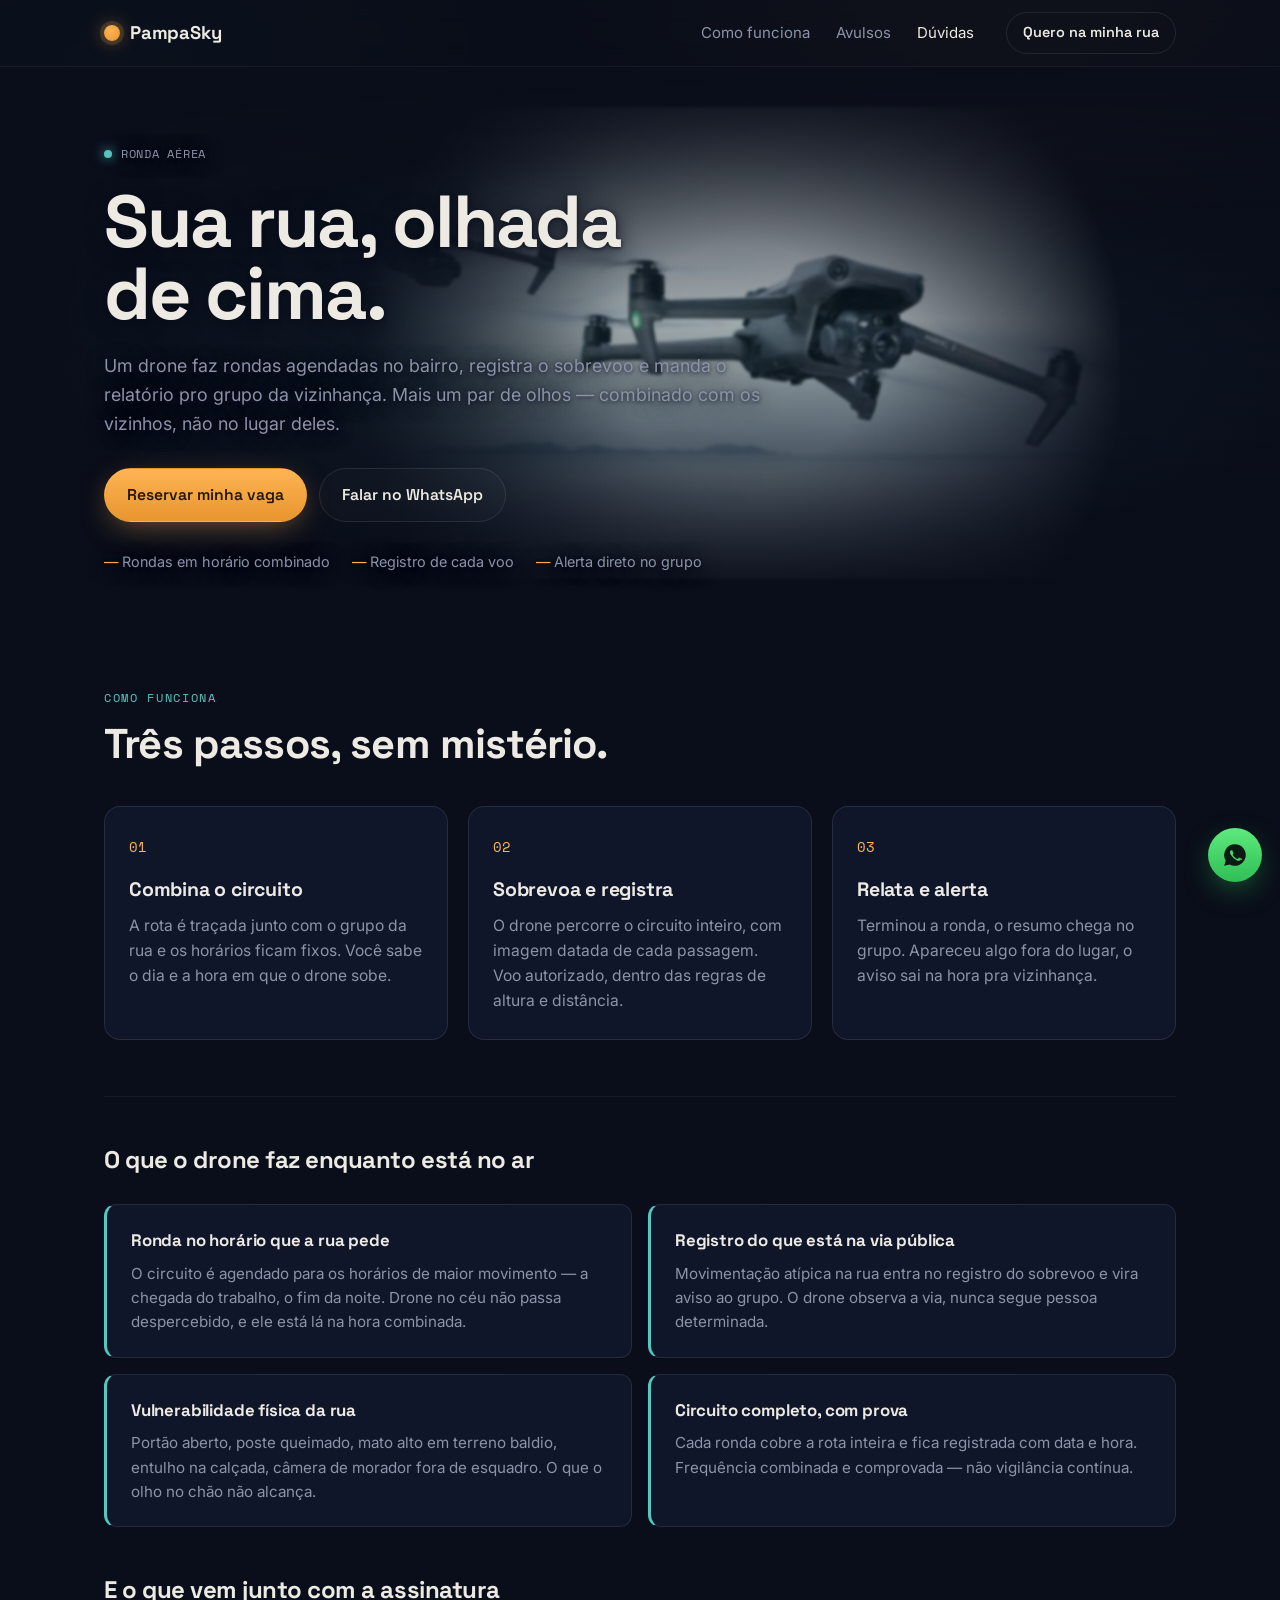
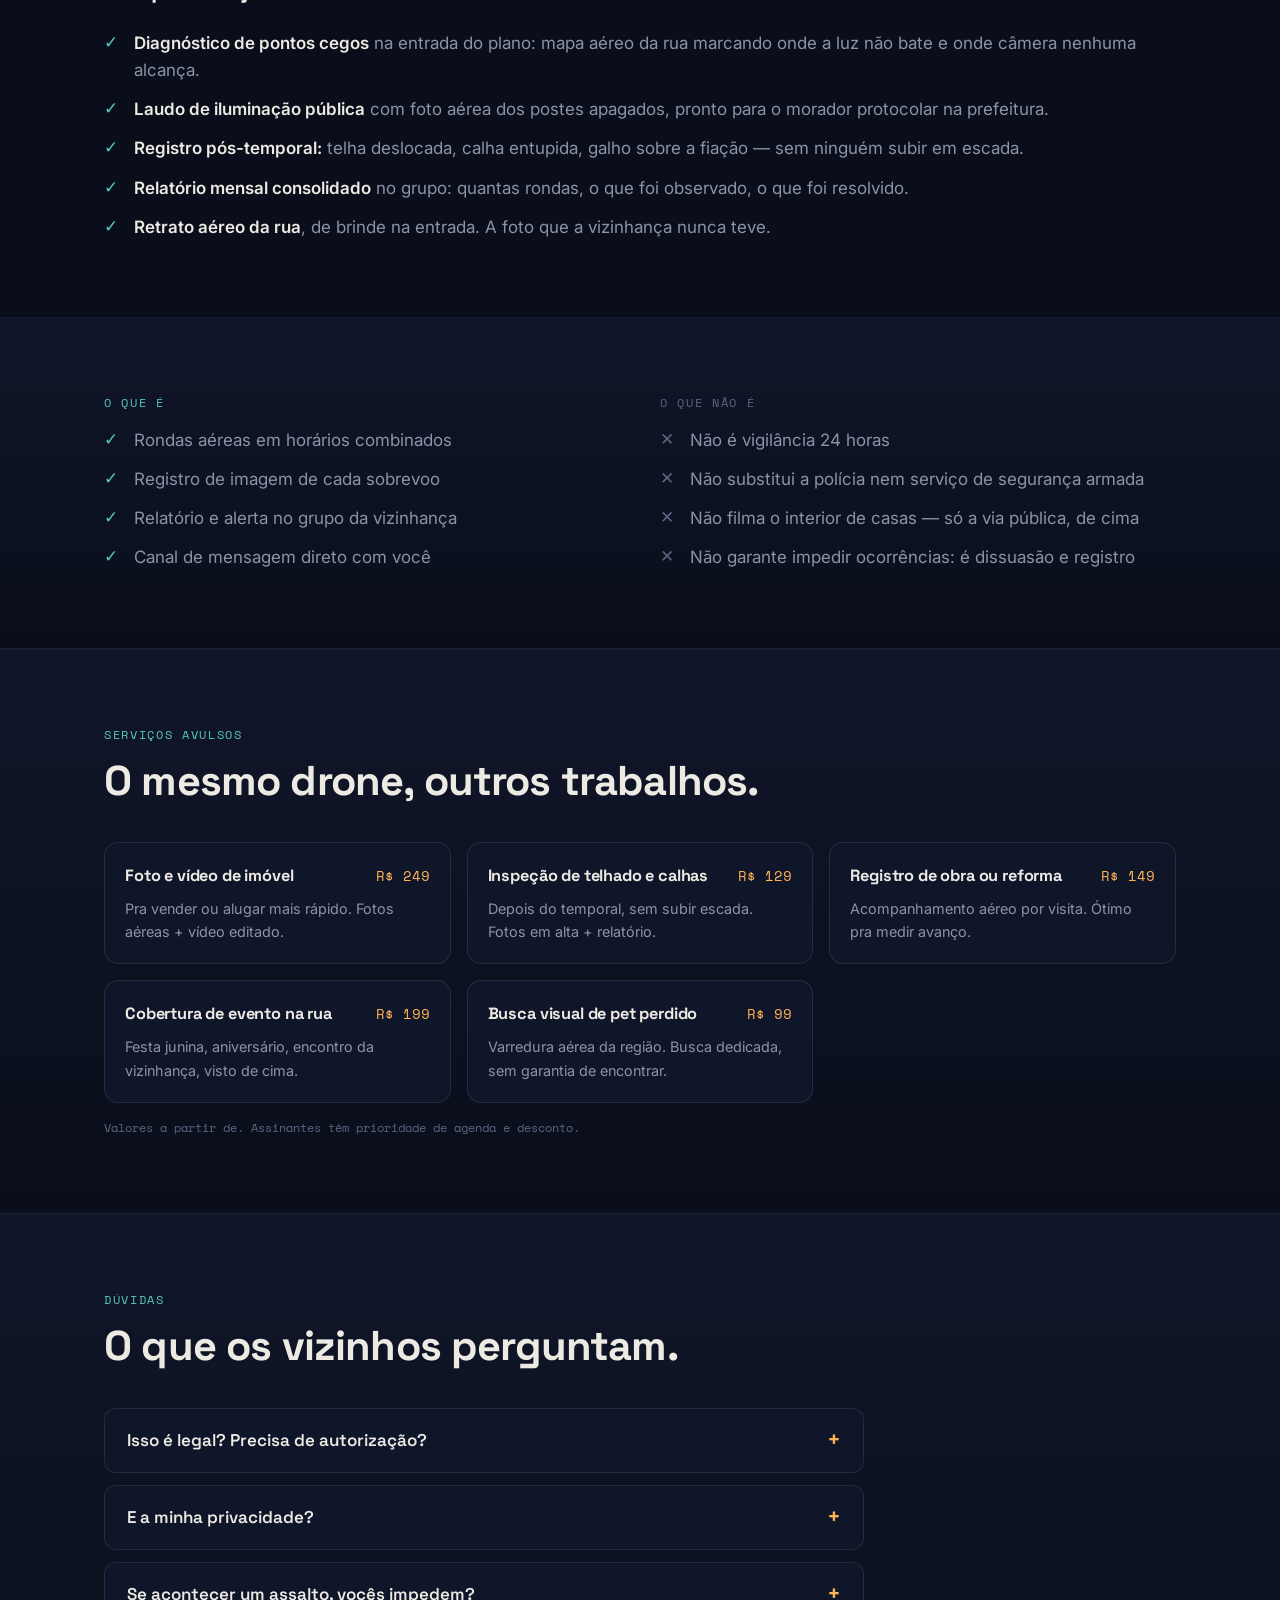
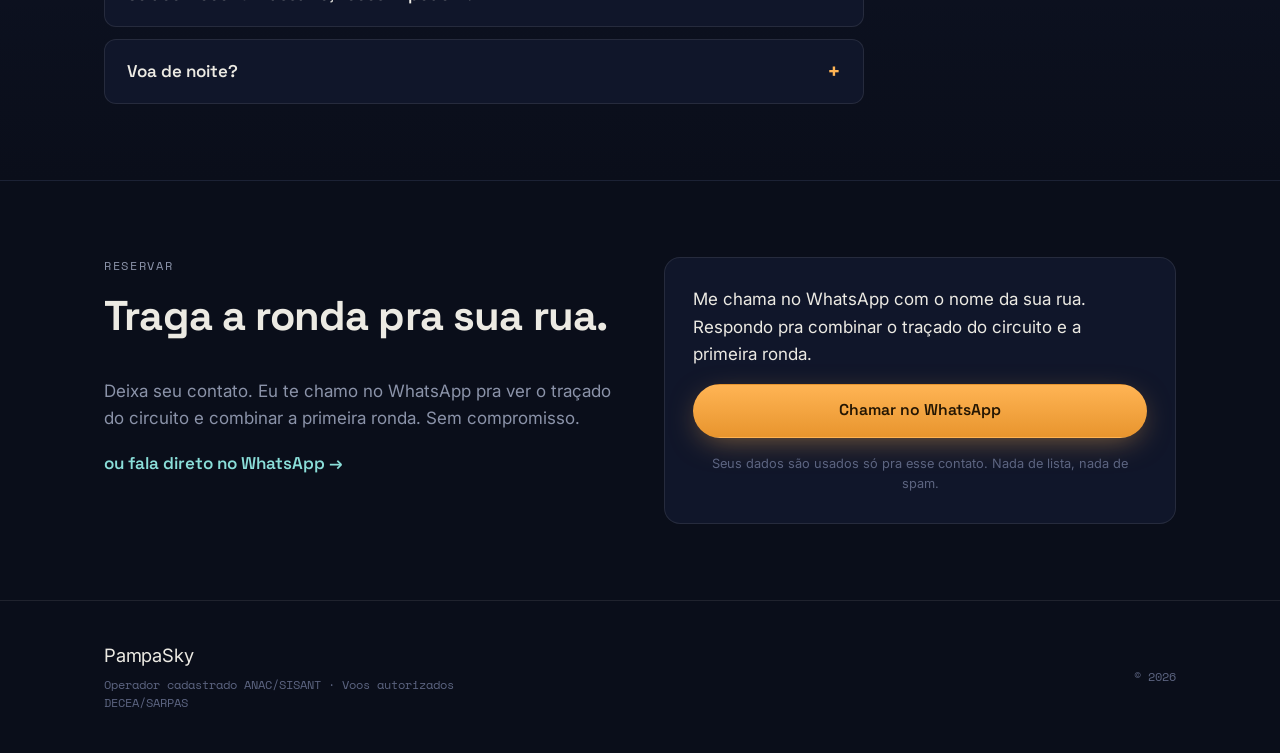
==== commit e1124f03: "Restaura foto de fundo do hero" ====
--- a/index.html
+++ b/index.html
@@ -32,7 +32,7 @@
 
 
 <!-- HERO -->
-<section class="hero">
+<section class="hero hero--foto" style="--foto-hero:url('../imagens/images.jpg')">
   <div class="wrap hero__grid hero__grid--solo">
     <div class="hero__copy">
       <p class="eyebrow"><span class="dot"></span> Ronda aérea</p>
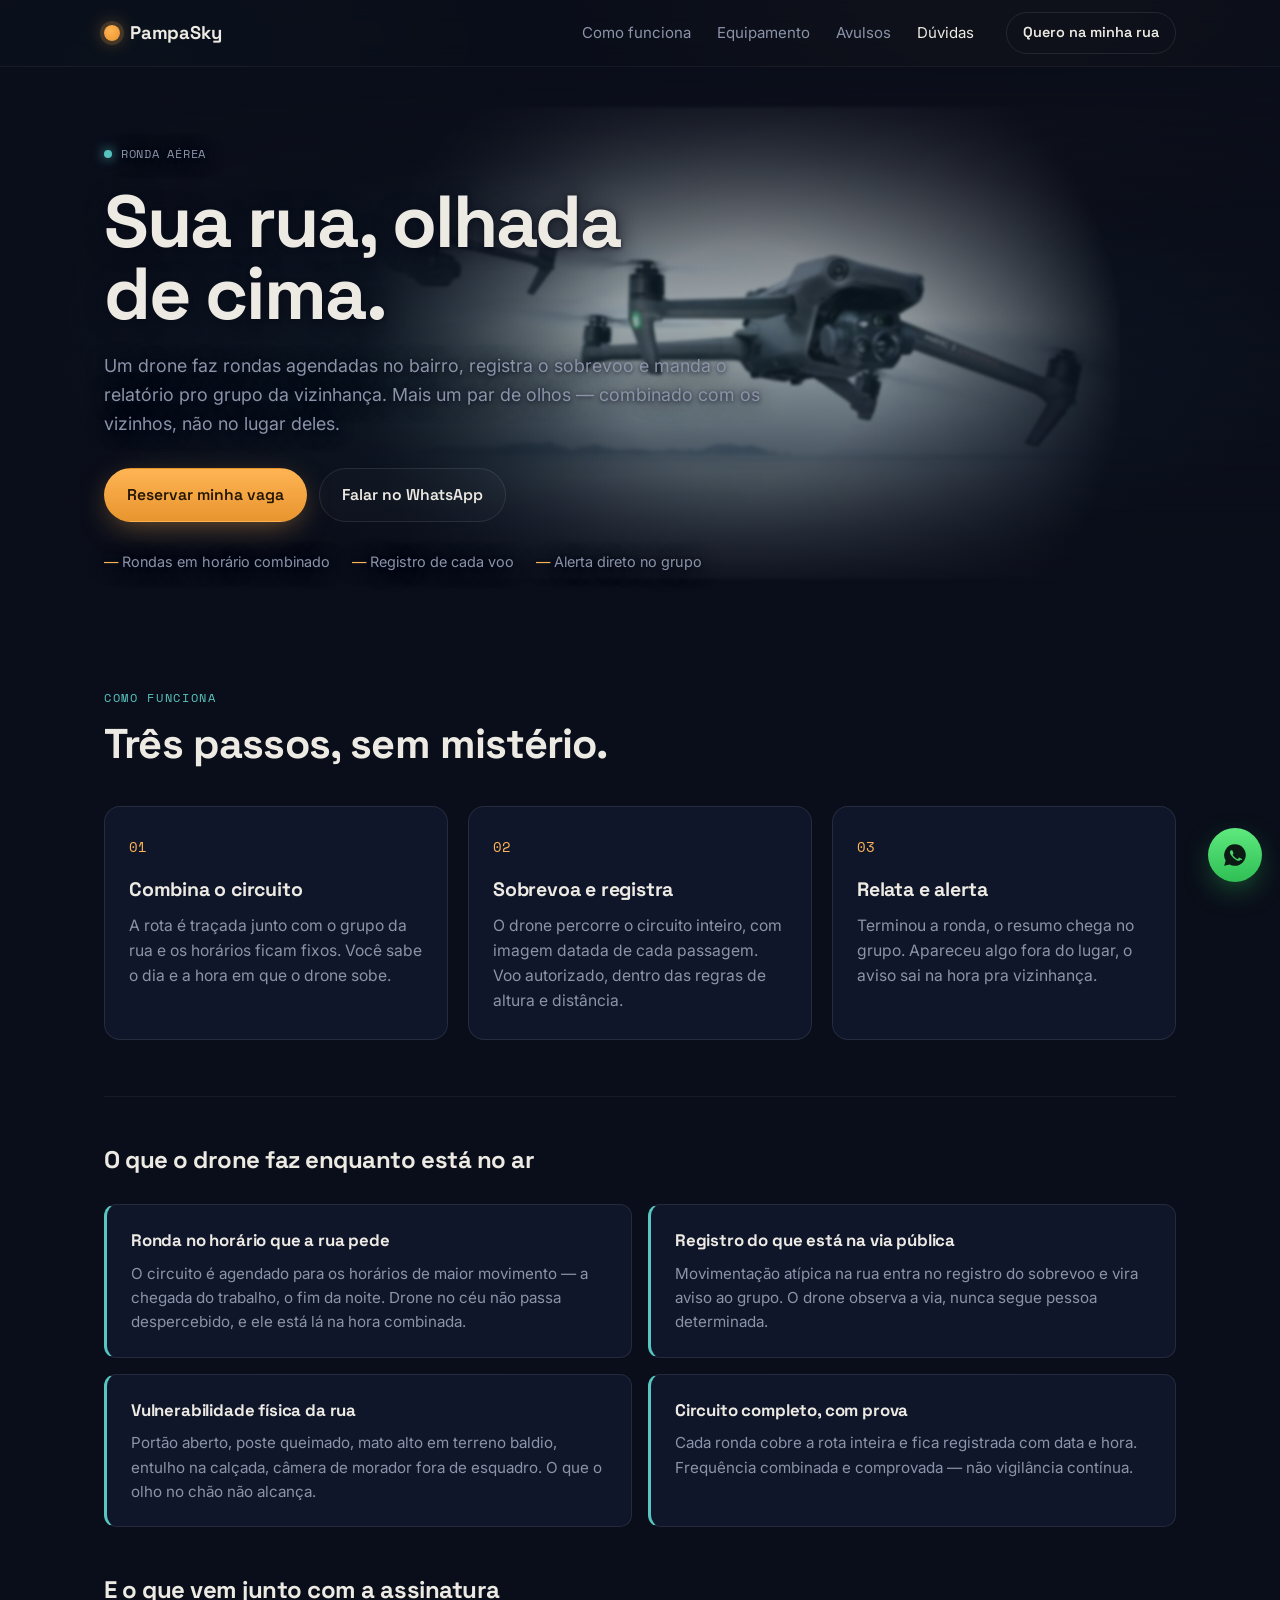
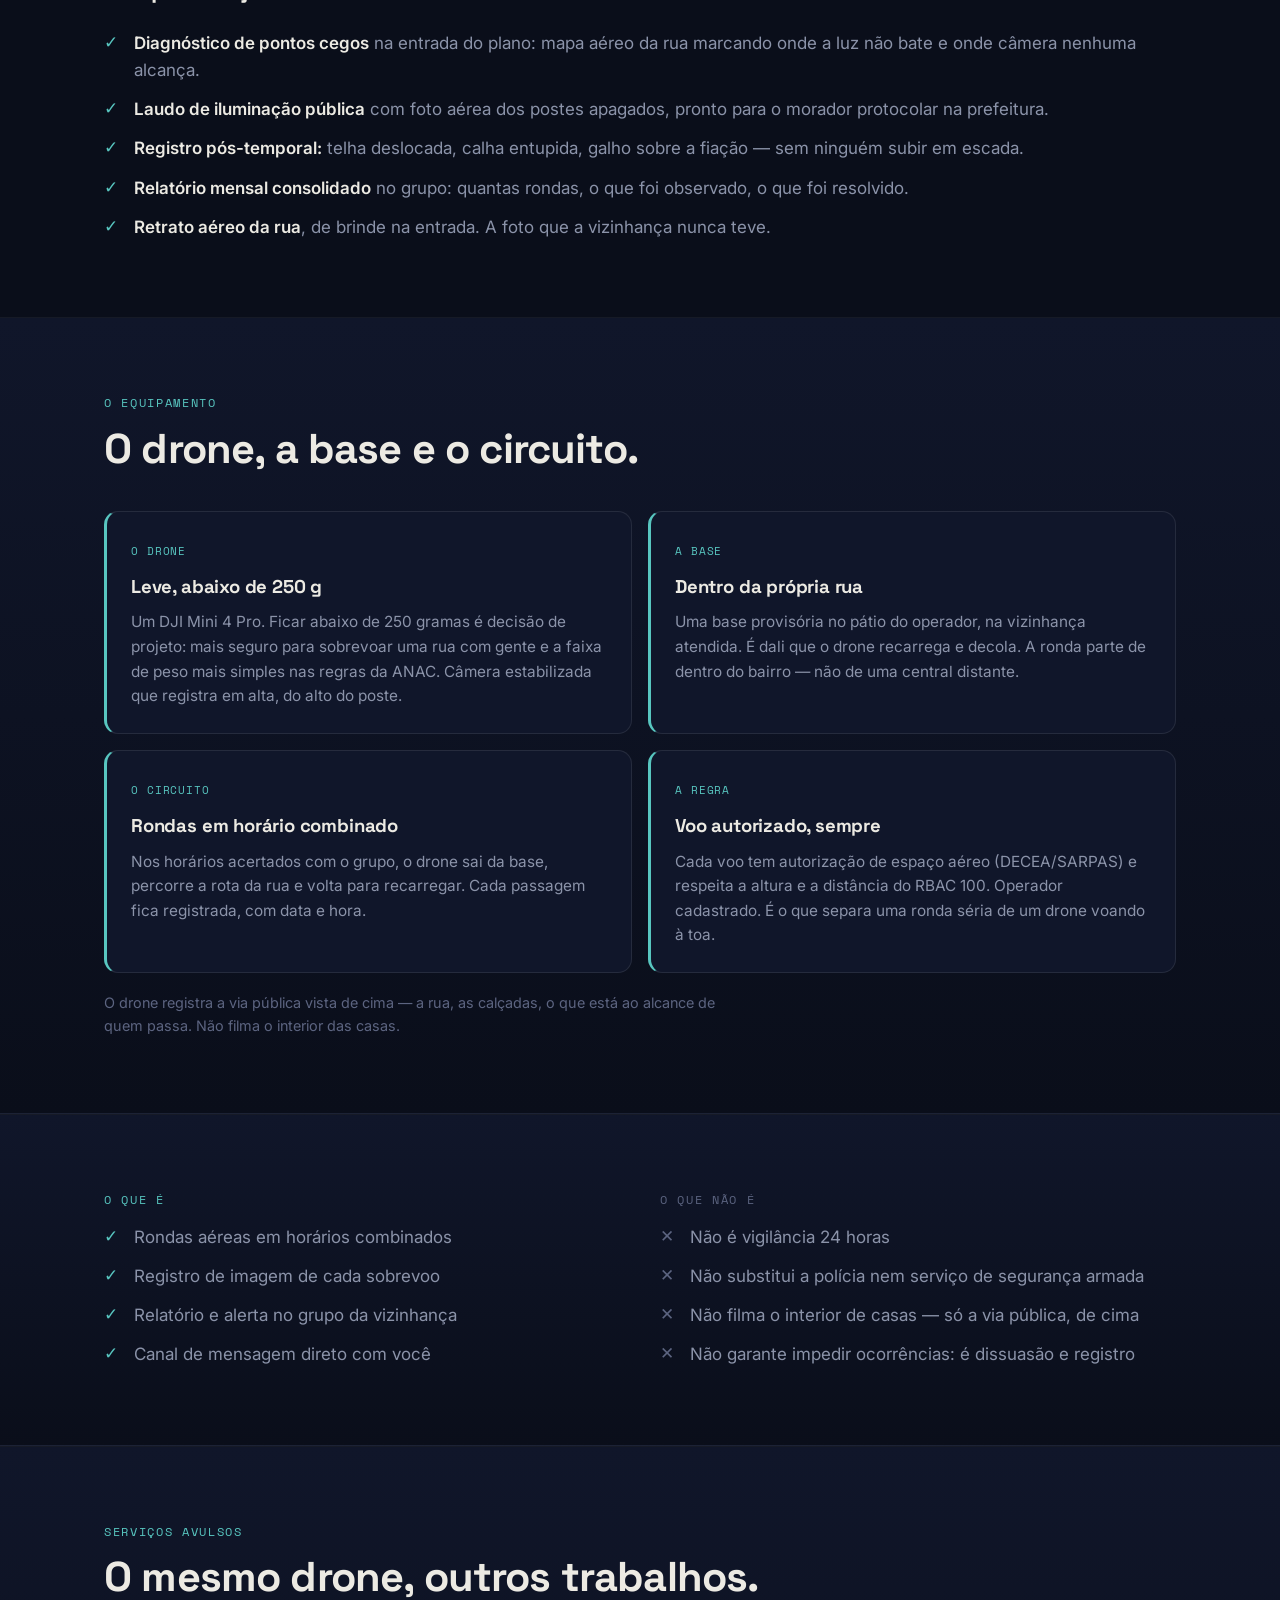
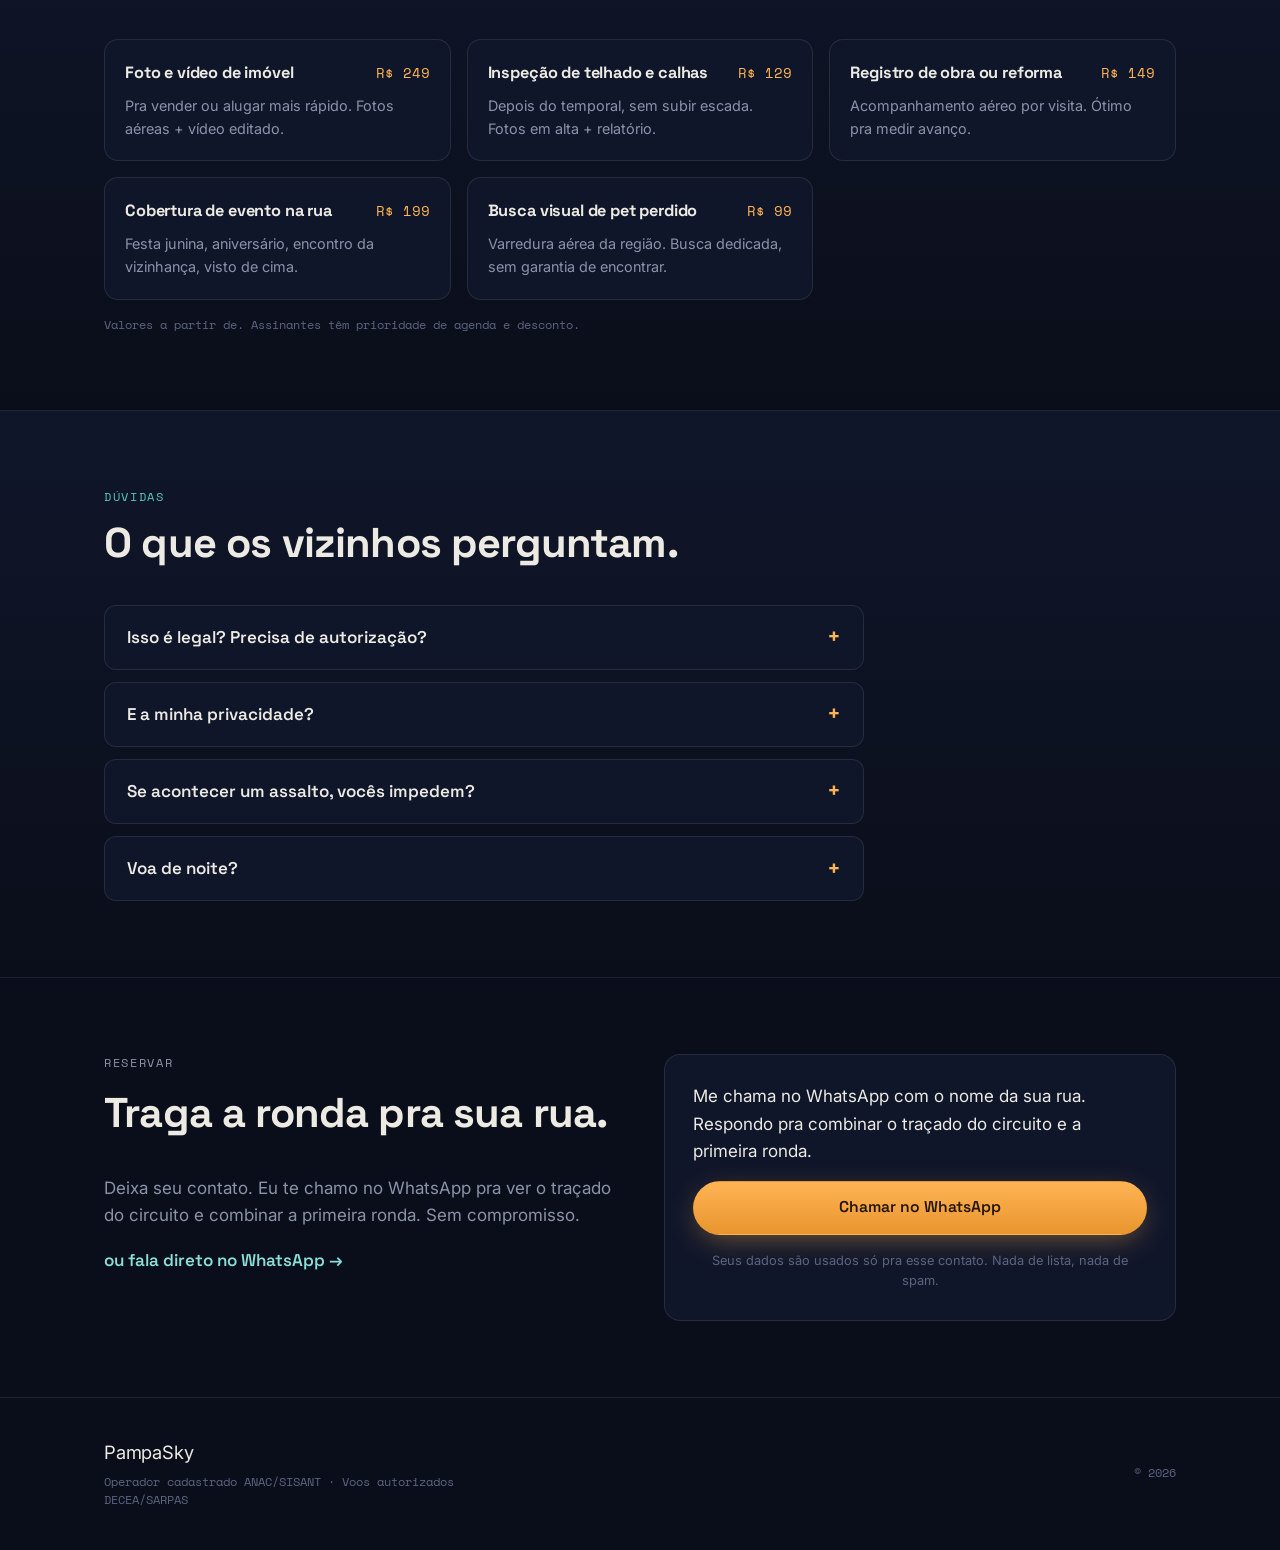
==== commit 659b3f94: "Adiciona secao do equipamento e da base" ====
--- a/index.html
+++ b/index.html
@@ -23,6 +23,7 @@
     </a>
     <nav class="nav__links" aria-label="Seções">
       <a href="#como">Como funciona</a>
+      <a href="#equipamento">Equipamento</a>
       <a href="#avulsos">Avulsos</a>
       <a href="#duvidas">Dúvidas</a>
     </nav>
@@ -127,6 +128,39 @@
   </div>
 </section>
 
+<!-- EQUIPAMENTO E BASE -->
+<section class="section section--alt" id="equipamento">
+  <div class="wrap">
+    <p class="kicker">O equipamento</p>
+    <h2 class="section__title">O drone, a base e o circuito.</h2>
+
+    <div class="equip">
+      <div class="equip__item">
+        <span class="equip__tag">O drone</span>
+        <h3>Leve, abaixo de 250&nbsp;g</h3>
+        <p>Um DJI Mini 4 Pro. Ficar abaixo de 250 gramas é decisão de projeto: mais seguro para sobrevoar uma rua com gente e a faixa de peso mais simples nas regras da ANAC. Câmera estabilizada que registra em alta, do alto do poste.</p>
+      </div>
+      <div class="equip__item">
+        <span class="equip__tag">A base</span>
+        <h3>Dentro da própria rua</h3>
+        <p>Uma base provisória no pátio do operador, na vizinhança atendida. É dali que o drone recarrega e decola. A ronda parte de dentro do bairro — não de uma central distante.</p>
+      </div>
+      <div class="equip__item">
+        <span class="equip__tag">O circuito</span>
+        <h3>Rondas em horário combinado</h3>
+        <p>Nos horários acertados com o grupo, o drone sai da base, percorre a rota da rua e volta para recarregar. Cada passagem fica registrada, com data e hora.</p>
+      </div>
+      <div class="equip__item">
+        <span class="equip__tag">A regra</span>
+        <h3>Voo autorizado, sempre</h3>
+        <p>Cada voo tem autorização de espaço aéreo (DECEA/SARPAS) e respeita a altura e a distância do RBAC 100. Operador cadastrado. É o que separa uma ronda séria de um drone voando à toa.</p>
+      </div>
+    </div>
+
+    <p class="equip__nota">O drone registra a via pública vista de cima — a rua, as calçadas, o que está ao alcance de quem passa. Não filma o interior das casas.</p>
+  </div>
+</section>
+
 <!-- ESCOPO: o que é / o que não é -->
 <section class="section section--alt" id="escopo">
   <div class="wrap escopo">
--- a/assets/style.css
+++ b/assets/style.css
@@ -295,6 +295,14 @@
 .extras__titulo{ font-family:var(--display); font-size:1.5rem; letter-spacing:-.02em; margin-bottom:20px; }
 .extras .list li strong{ color:var(--text); font-weight:600; }
 
+/* equipamento e base — cards com etiqueta em mono, borda aqua à esquerda */
+.equip{ display:grid; grid-template-columns:1fr 1fr; gap:16px; }
+.equip__item{ background:var(--bg-2); border:1px solid var(--line); border-left:3px solid var(--aqua); border-radius:14px; padding:24px; }
+.equip__tag{ font-family:var(--mono); font-size:.7rem; letter-spacing:.08em; text-transform:uppercase; color:var(--aqua); }
+.equip__item h3{ font-family:var(--display); font-size:1.16rem; letter-spacing:-.01em; margin:9px 0 9px; }
+.equip__item p{ color:var(--muted); font-size:.96rem; }
+.equip__nota{ margin-top:18px; font-size:.9rem; color:var(--dim); max-width:70ch; }
+
 .escopo{ display:grid; grid-template-columns:1fr 1fr; gap:40px; }
 .list{ list-style:none; display:grid; gap:12px; }
 .list li{ position:relative; padding-left:30px; color:var(--muted); }
@@ -389,7 +397,7 @@
 /* ---------- responsivo ---------- */
 @media (max-width:900px){
   .hero__grid, .escopo, .preco, .assinar, .planos, .depos{ grid-template-columns:1fr; }
-  .steps, .avulsos, .voo__grid{ grid-template-columns:1fr; }
+  .steps, .avulsos, .voo__grid, .equip{ grid-template-columns:1fr; }
   .nav__links{ display:none; }
   .hero{ padding:48px 0 24px; }
   .hero__sub{ max-width:none; }
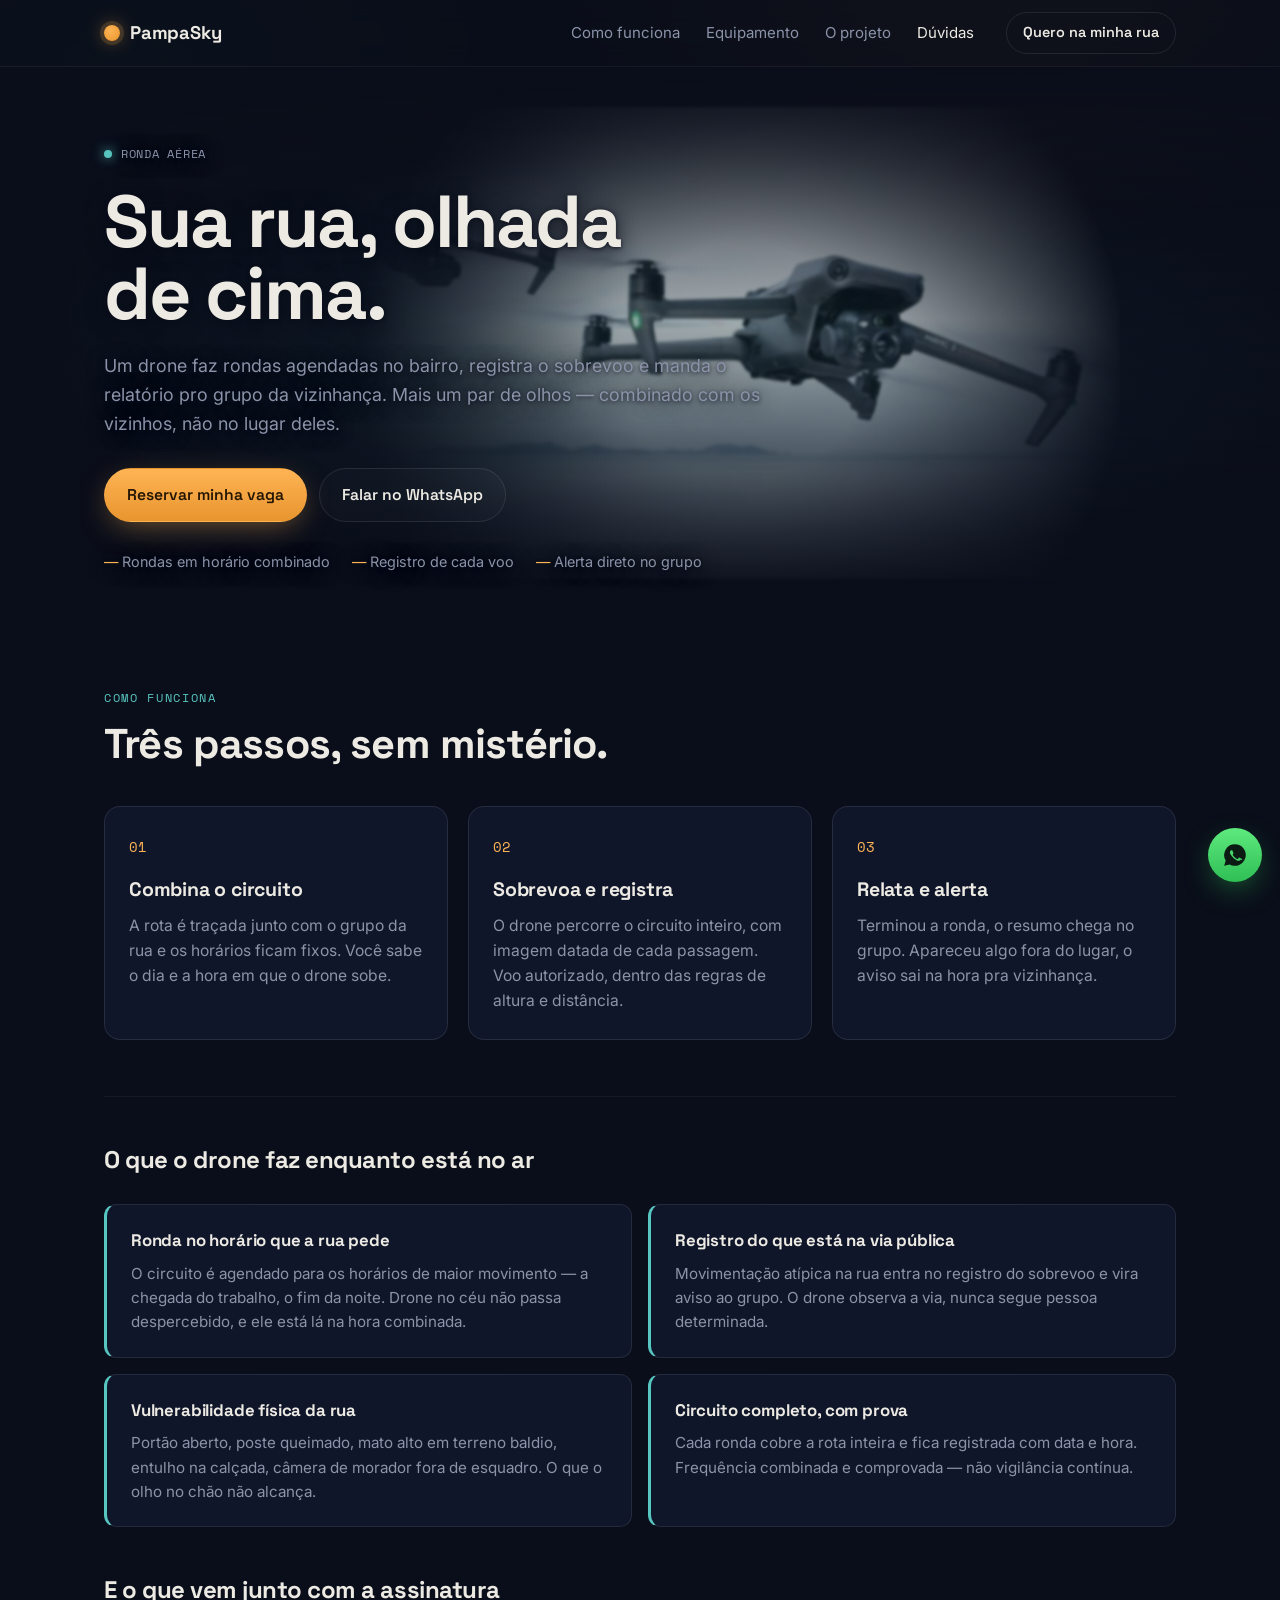
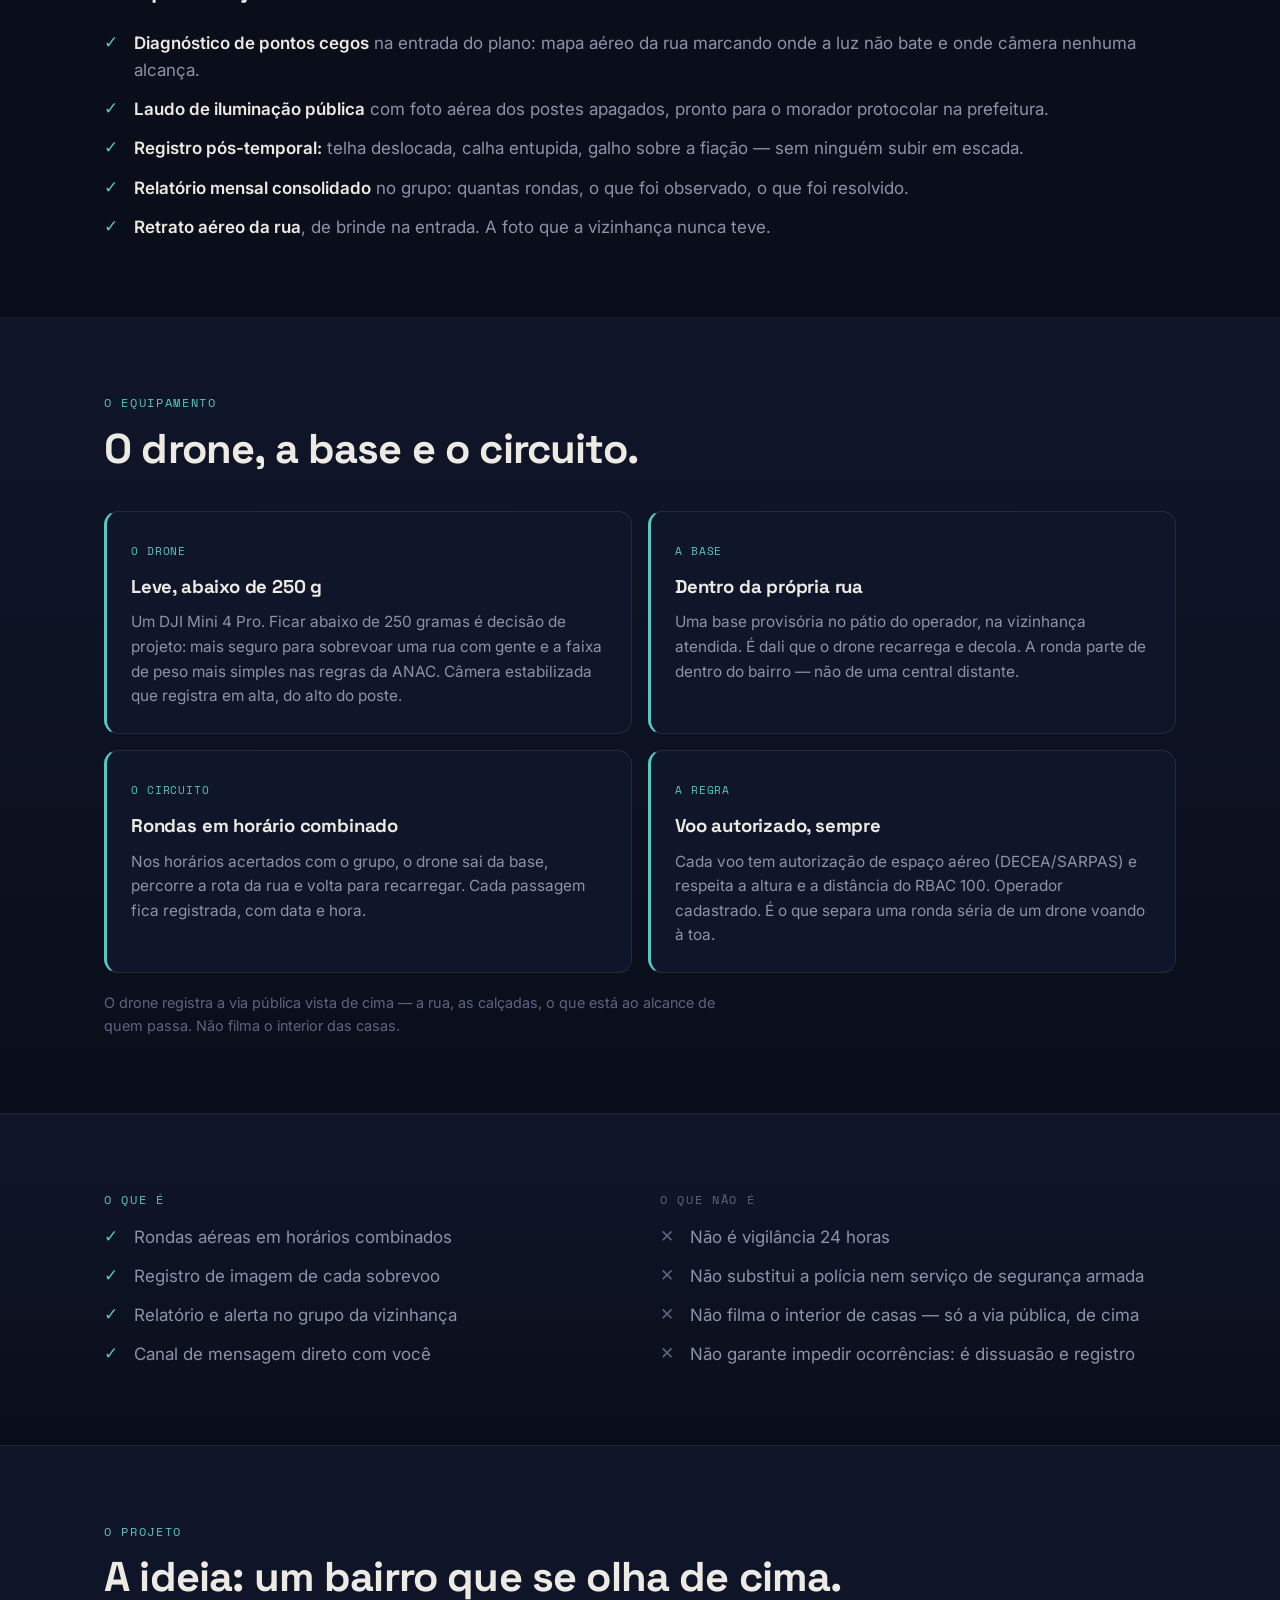
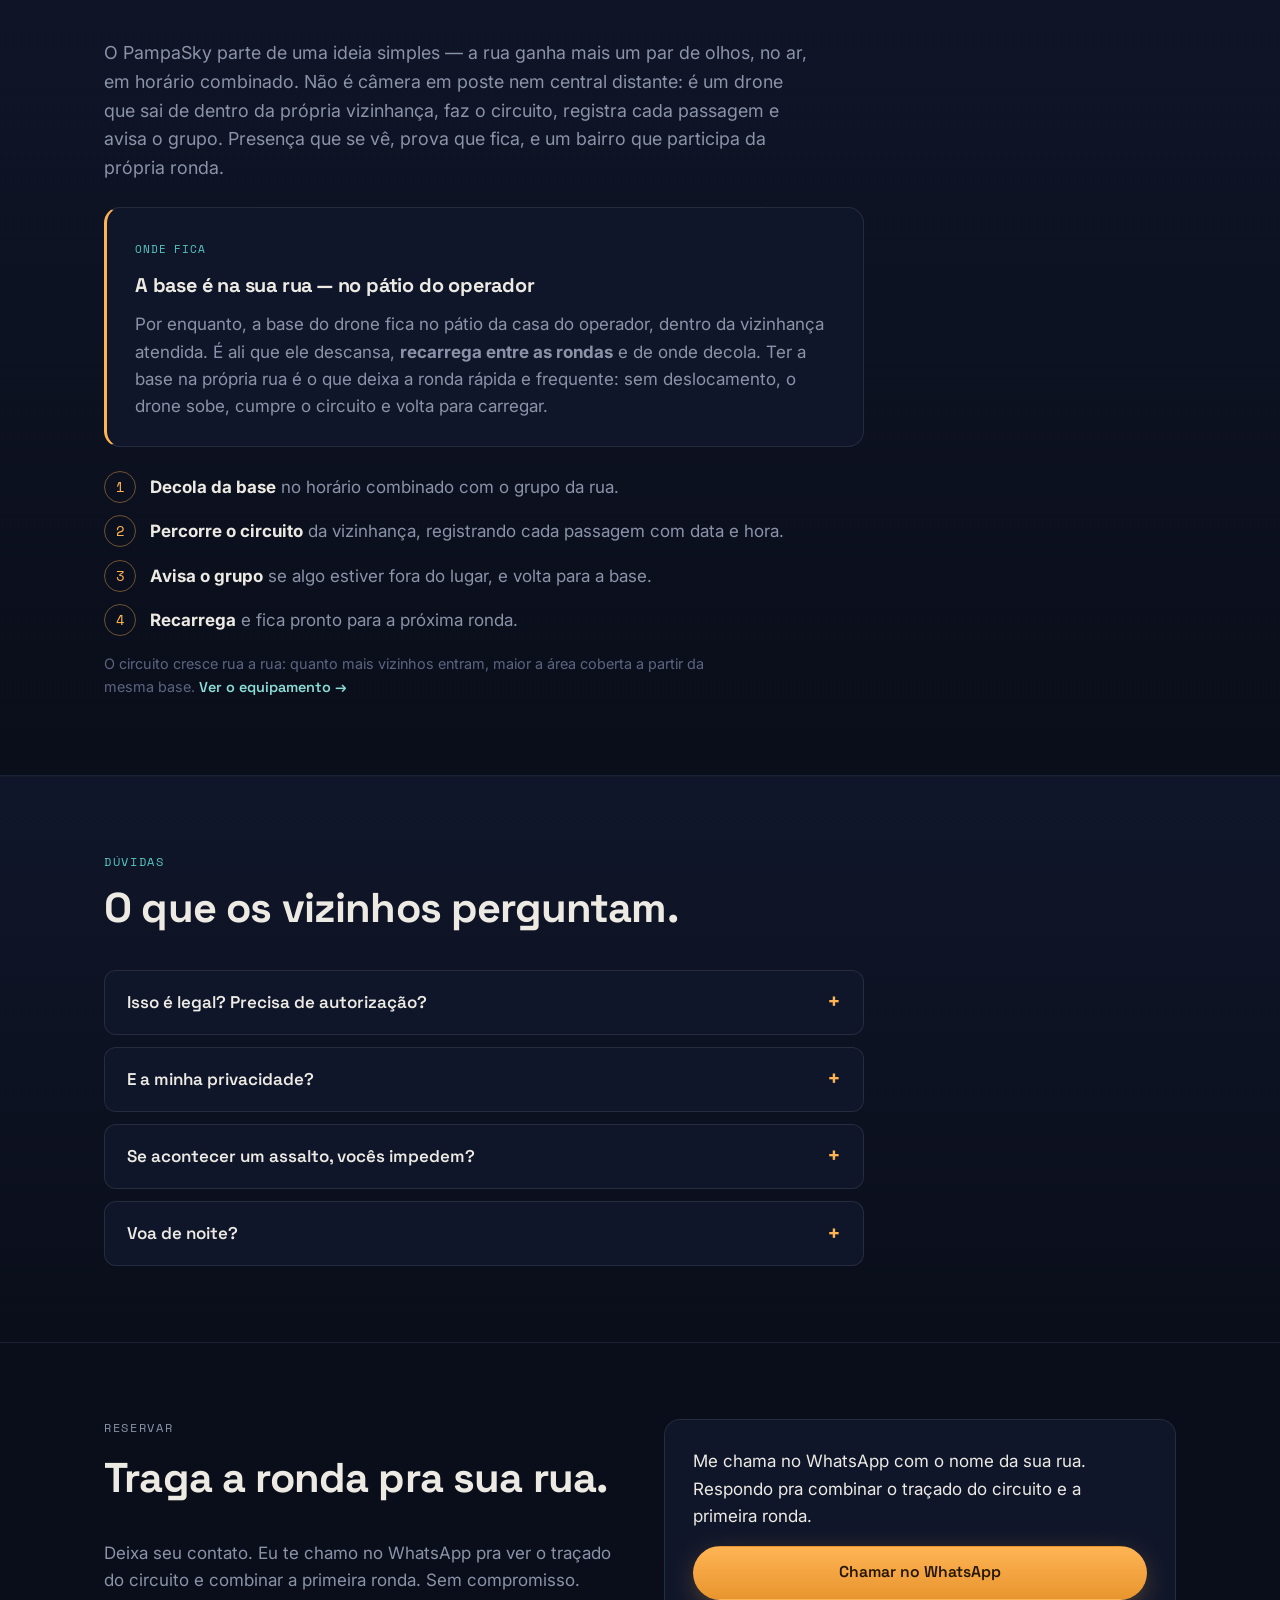
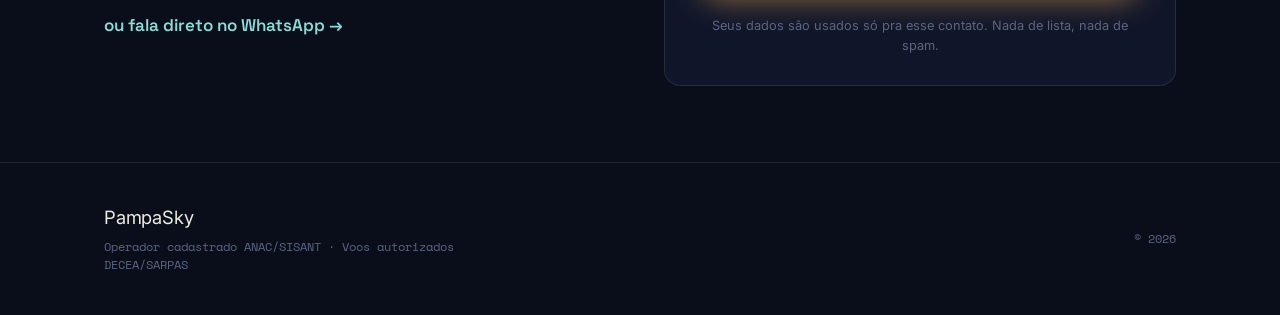
==== commit e9a36408: "Troca avulsos pela secao O projeto" ====
--- a/index.html
+++ b/index.html
@@ -23,8 +23,8 @@
     </a>
     <nav class="nav__links" aria-label="Seções">
       <a href="#como">Como funciona</a>
-      <a href="#equipamento">Equipamento</a>
-      <a href="#avulsos">Avulsos</a>
+      <a href="equipamento.html">Equipamento</a>
+      <a href="#projeto">O projeto</a>
       <a href="#duvidas">Dúvidas</a>
     </nav>
     <a class="btn btn--ghost nav__cta" href="#assinar">Quero na minha rua</a>
@@ -188,49 +188,27 @@
 <!-- PLANOS — fora do ar enquanto 'mostrar_planos' for false no config.
      Sem piloto rodado, não há o que cobrar; a seção volta inteira ao trocar a flag. -->
 
-<!-- SERVIÇOS AVULSOS -->
-<section class="section section--alt" id="avulsos">
-  <div class="wrap">
-    <p class="kicker">Serviços avulsos</p>
-    <h2 class="section__title">O mesmo drone, outros trabalhos.</h2>
-    <div class="avulsos">
-            <div class="avulso">
-        <div class="avulso__top">
-          <h3>Foto e vídeo de imóvel</h3>
-          <span class="avulso__preco">R$ 249</span>
-        </div>
-        <p>Pra vender ou alugar mais rápido. Fotos aéreas + vídeo editado.</p>
-      </div>
-            <div class="avulso">
-        <div class="avulso__top">
-          <h3>Inspeção de telhado e calhas</h3>
-          <span class="avulso__preco">R$ 129</span>
-        </div>
-        <p>Depois do temporal, sem subir escada. Fotos em alta + relatório.</p>
-      </div>
-            <div class="avulso">
-        <div class="avulso__top">
-          <h3>Registro de obra ou reforma</h3>
-          <span class="avulso__preco">R$ 149</span>
-        </div>
-        <p>Acompanhamento aéreo por visita. Ótimo pra medir avanço.</p>
-      </div>
-            <div class="avulso">
-        <div class="avulso__top">
-          <h3>Cobertura de evento na rua</h3>
-          <span class="avulso__preco">R$ 199</span>
-        </div>
-        <p>Festa junina, aniversário, encontro da vizinhança, visto de cima.</p>
-      </div>
-            <div class="avulso">
-        <div class="avulso__top">
-          <h3>Busca visual de pet perdido</h3>
-          <span class="avulso__preco">R$ 99</span>
-        </div>
-        <p>Varredura aérea da região. Busca dedicada, sem garantia de encontrar.</p>
-      </div>
-          </div>
-    <p class="avulsos__nota">Valores a partir de. Assinantes têm prioridade de agenda e desconto.</p>
+<!-- O PROJETO -->
+<section class="section section--alt" id="projeto">
+  <div class="wrap">
+    <p class="kicker">O projeto</p>
+    <h2 class="section__title">A ideia: um bairro que se olha de cima.</h2>
+    <p class="lede">O PampaSky parte de uma ideia simples — a rua ganha mais um par de olhos, no ar, em horário combinado. Não é câmera em poste nem central distante: é um drone que sai de dentro da própria vizinhança, faz o circuito, registra cada passagem e avisa o grupo. Presença que se vê, prova que fica, e um bairro que participa da própria ronda.</p>
+
+    <div class="projeto__base">
+      <span class="equip__tag">Onde fica</span>
+      <h3>A base é na sua rua — no pátio do operador</h3>
+      <p>Por enquanto, a base do drone fica no pátio da casa do operador, dentro da vizinhança atendida. É ali que ele descansa, <strong>recarrega entre as rondas</strong> e de onde decola. Ter a base na própria rua é o que deixa a ronda rápida e frequente: sem deslocamento, o drone sobe, cumpre o circuito e volta para carregar.</p>
+    </div>
+
+    <ol class="projeto__fluxo" aria-label="Como funciona uma ronda">
+      <li><strong>Decola da base</strong> no horário combinado com o grupo da rua.</li>
+      <li><strong>Percorre o circuito</strong> da vizinhança, registrando cada passagem com data e hora.</li>
+      <li><strong>Avisa o grupo</strong> se algo estiver fora do lugar, e volta para a base.</li>
+      <li><strong>Recarrega</strong> e fica pronto para a próxima ronda.</li>
+    </ol>
+
+    <p class="equip__nota">O circuito cresce rua a rua: quanto mais vizinhos entram, maior a área coberta a partir da mesma base. <a href="equipamento.html" class="wpp">Ver o equipamento →</a></p>
   </div>
 </section>
 
--- a/assets/style.css
+++ b/assets/style.css
@@ -303,6 +303,30 @@
 .equip__item p{ color:var(--muted); font-size:.96rem; }
 .equip__nota{ margin-top:18px; font-size:.9rem; color:var(--dim); max-width:70ch; }
 
+/* página do equipamento */
+.lede{ font-size:1.12rem; color:var(--muted); max-width:64ch; margin-bottom:8px; }
+.equip-split{ display:grid; grid-template-columns:1.1fr .9fr; gap:40px; align-items:start; }
+.equip-split p{ color:var(--muted); margin-bottom:14px; }
+.spec{ list-style:none; display:grid; border:1px solid var(--line); border-radius:14px; overflow:hidden; background:var(--bg-2); }
+.spec li{ display:flex; justify-content:space-between; gap:16px; padding:14px 18px; border-bottom:1px solid var(--line); }
+.spec li:last-child{ border-bottom:0; }
+.spec__k{ font-family:var(--mono); font-size:.74rem; text-transform:uppercase; letter-spacing:.06em; color:var(--dim); }
+.spec__v{ color:var(--text); font-size:.95rem; text-align:right; }
+.limites{ margin-top:22px; max-width:74ch; }
+.limites li strong{ color:var(--text); font-weight:600; }
+.cta-fim{ text-align:center; max-width:640px; margin-inline:auto; }
+.cta-fim p{ color:var(--muted); margin:10px 0 22px; }
+.cta-fim .hero__actions{ justify-content:center; }
+
+/* seção "O projeto" — destaque da base + fluxo numerado */
+.projeto__base{ background:var(--bg-2); border:1px solid var(--line); border-left:3px solid var(--amber); border-radius:16px; padding:26px 28px; margin:24px 0; max-width:760px; }
+.projeto__base h3{ font-family:var(--display); font-size:1.24rem; letter-spacing:-.01em; margin:9px 0 10px; }
+.projeto__base p{ color:var(--muted); }
+.projeto__fluxo{ list-style:none; counter-reset:f; display:grid; gap:14px; max-width:760px; margin-top:6px; }
+.projeto__fluxo li{ counter-increment:f; position:relative; padding-left:46px; color:var(--muted); padding-top:3px; }
+.projeto__fluxo li::before{ content:counter(f); position:absolute; left:0; top:0; width:30px; height:30px; display:grid; place-items:center; font-family:var(--mono); font-size:.86rem; color:var(--amber); border:1px solid rgba(255,180,84,.4); border-radius:50%; }
+.projeto__fluxo li strong{ color:var(--text); }
+
 .escopo{ display:grid; grid-template-columns:1fr 1fr; gap:40px; }
 .list{ list-style:none; display:grid; gap:12px; }
 .list li{ position:relative; padding-left:30px; color:var(--muted); }
@@ -397,7 +421,7 @@
 /* ---------- responsivo ---------- */
 @media (max-width:900px){
   .hero__grid, .escopo, .preco, .assinar, .planos, .depos{ grid-template-columns:1fr; }
-  .steps, .avulsos, .voo__grid, .equip{ grid-template-columns:1fr; }
+  .steps, .avulsos, .voo__grid, .equip, .equip-split{ grid-template-columns:1fr; }
   .nav__links{ display:none; }
   .hero{ padding:48px 0 24px; }
   .hero__sub{ max-width:none; }
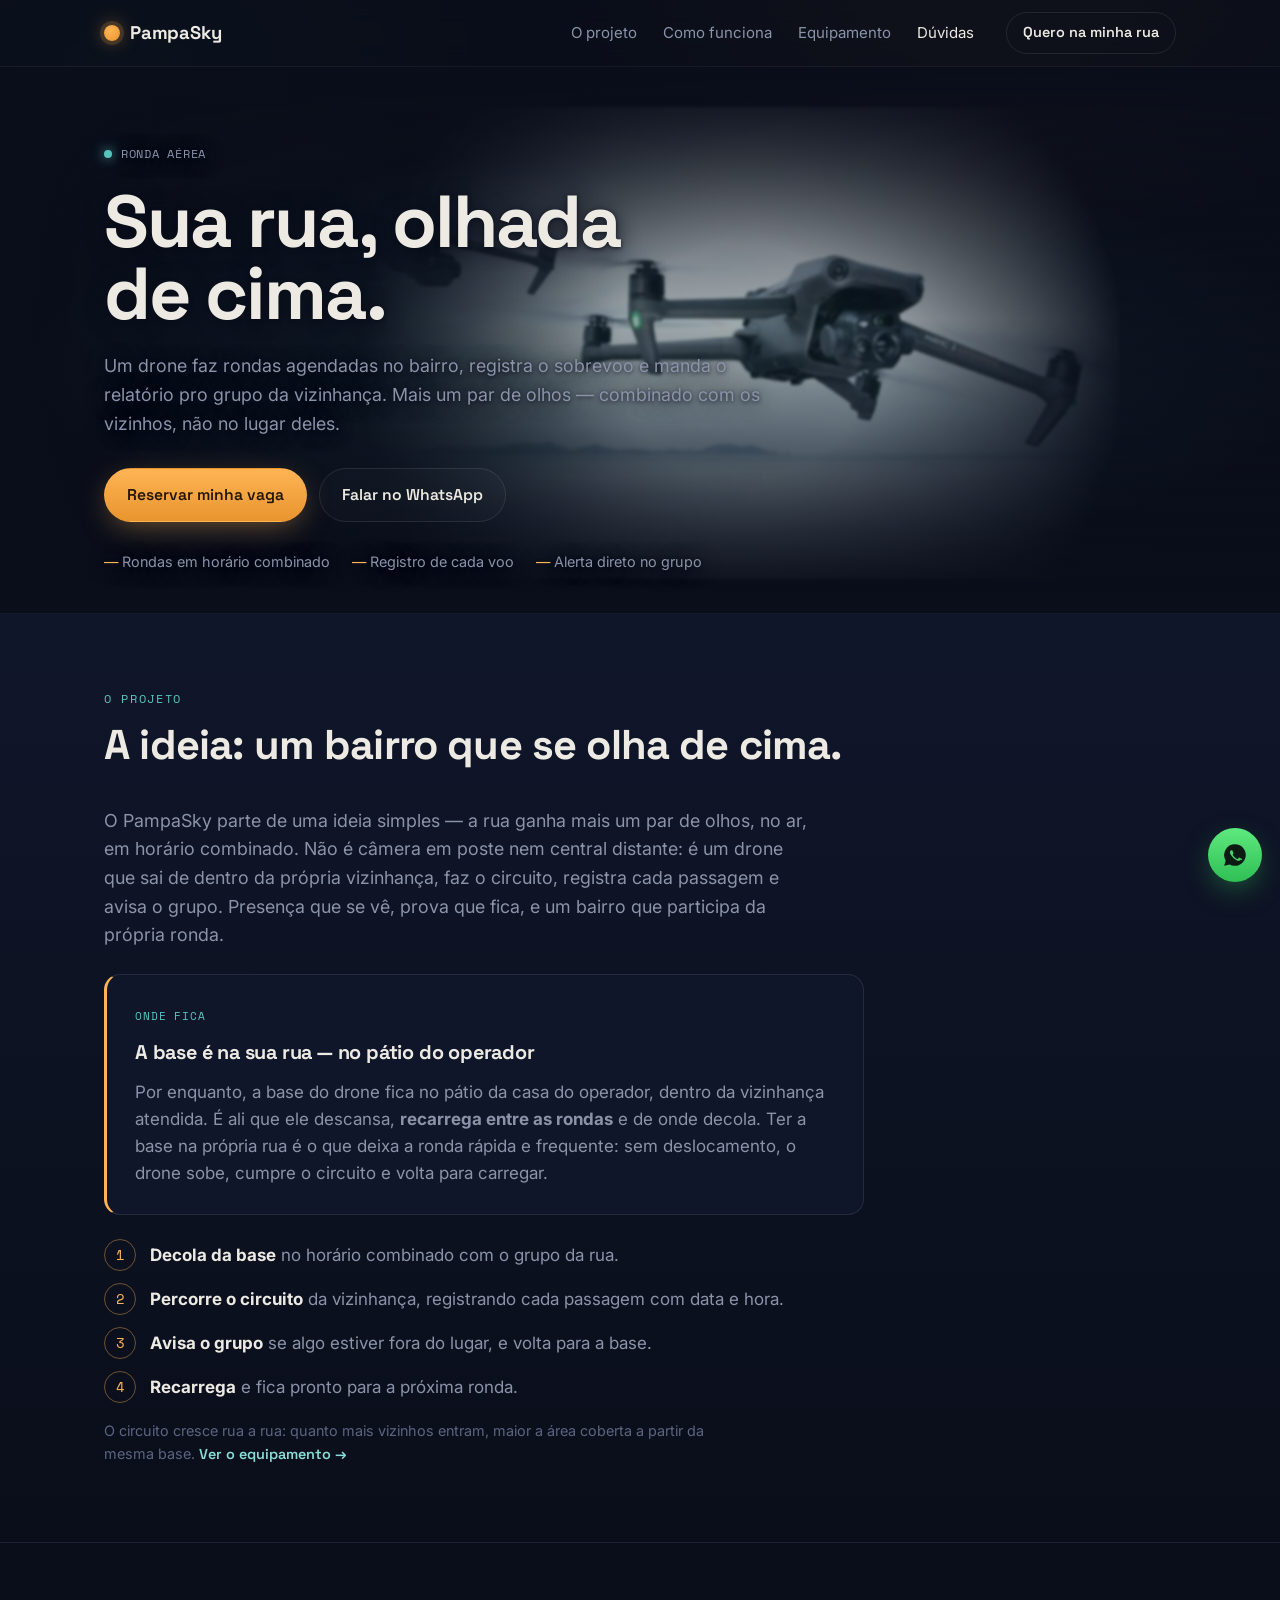
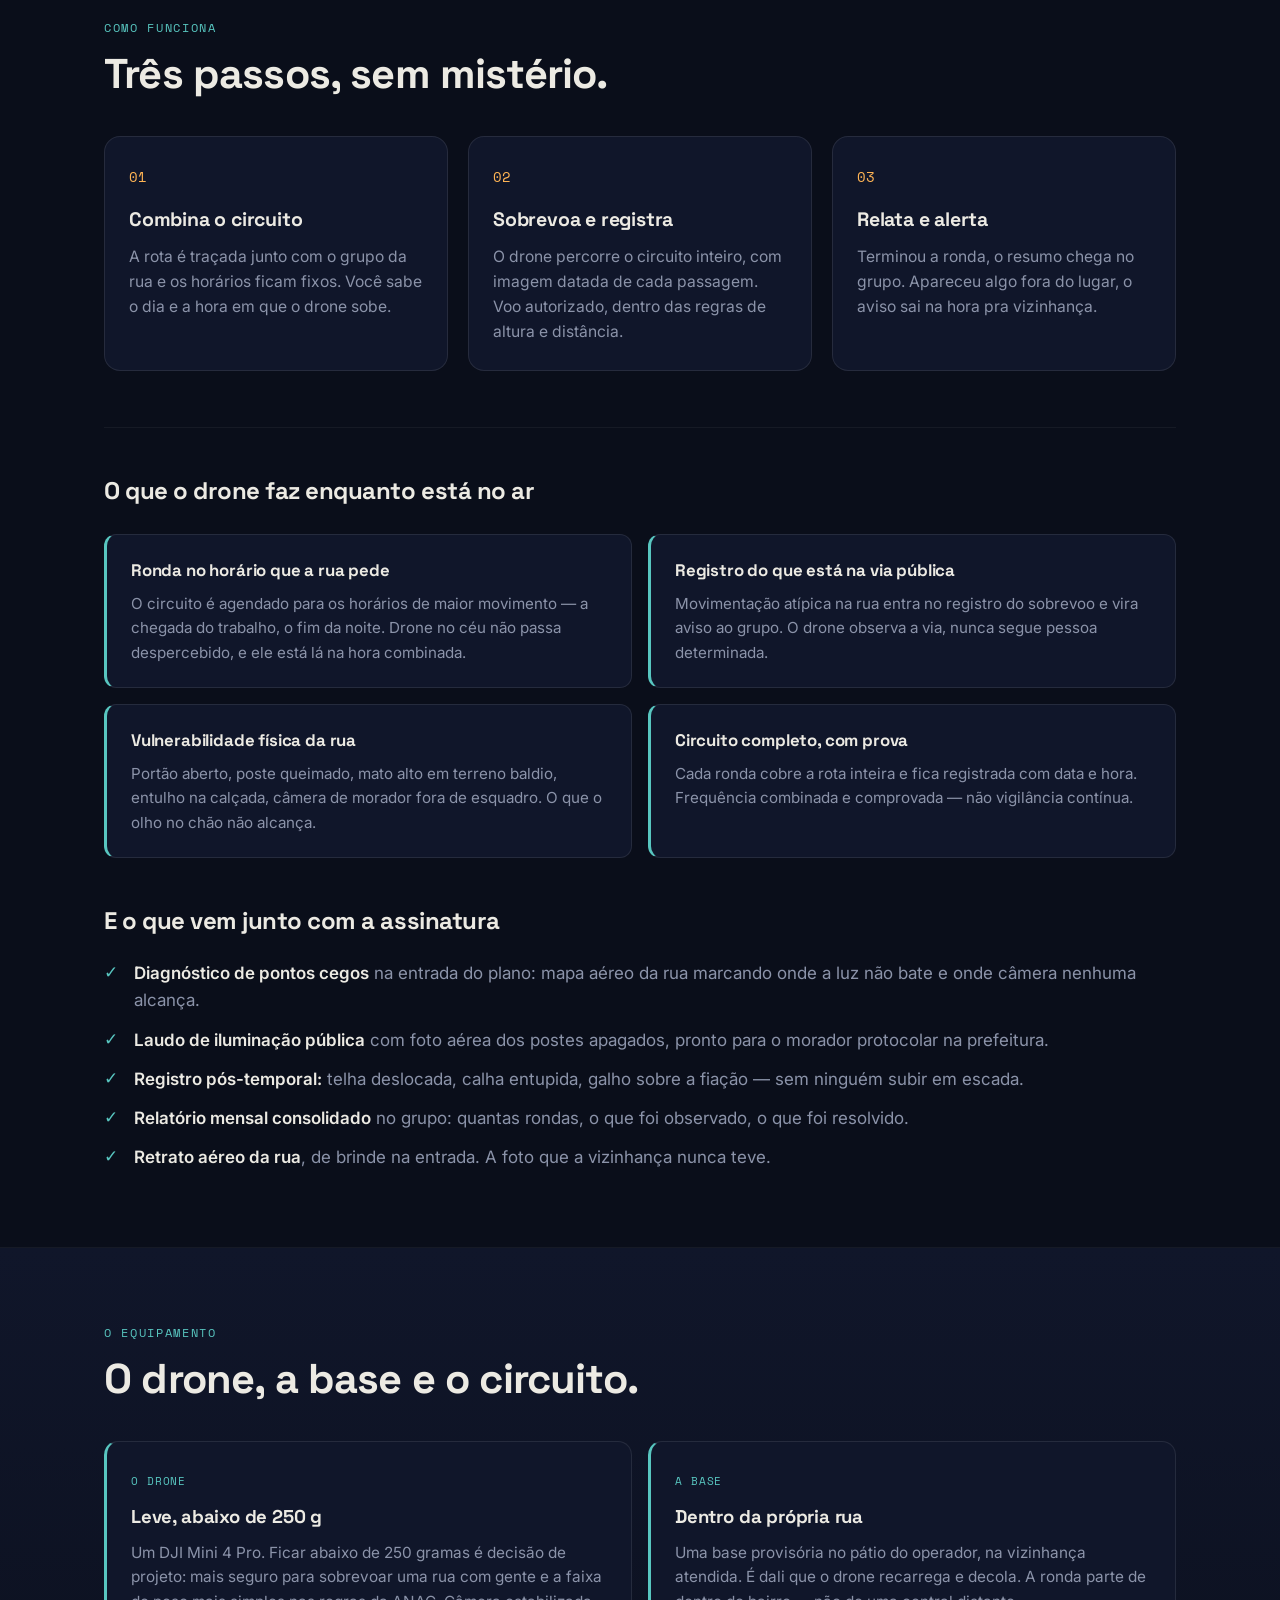
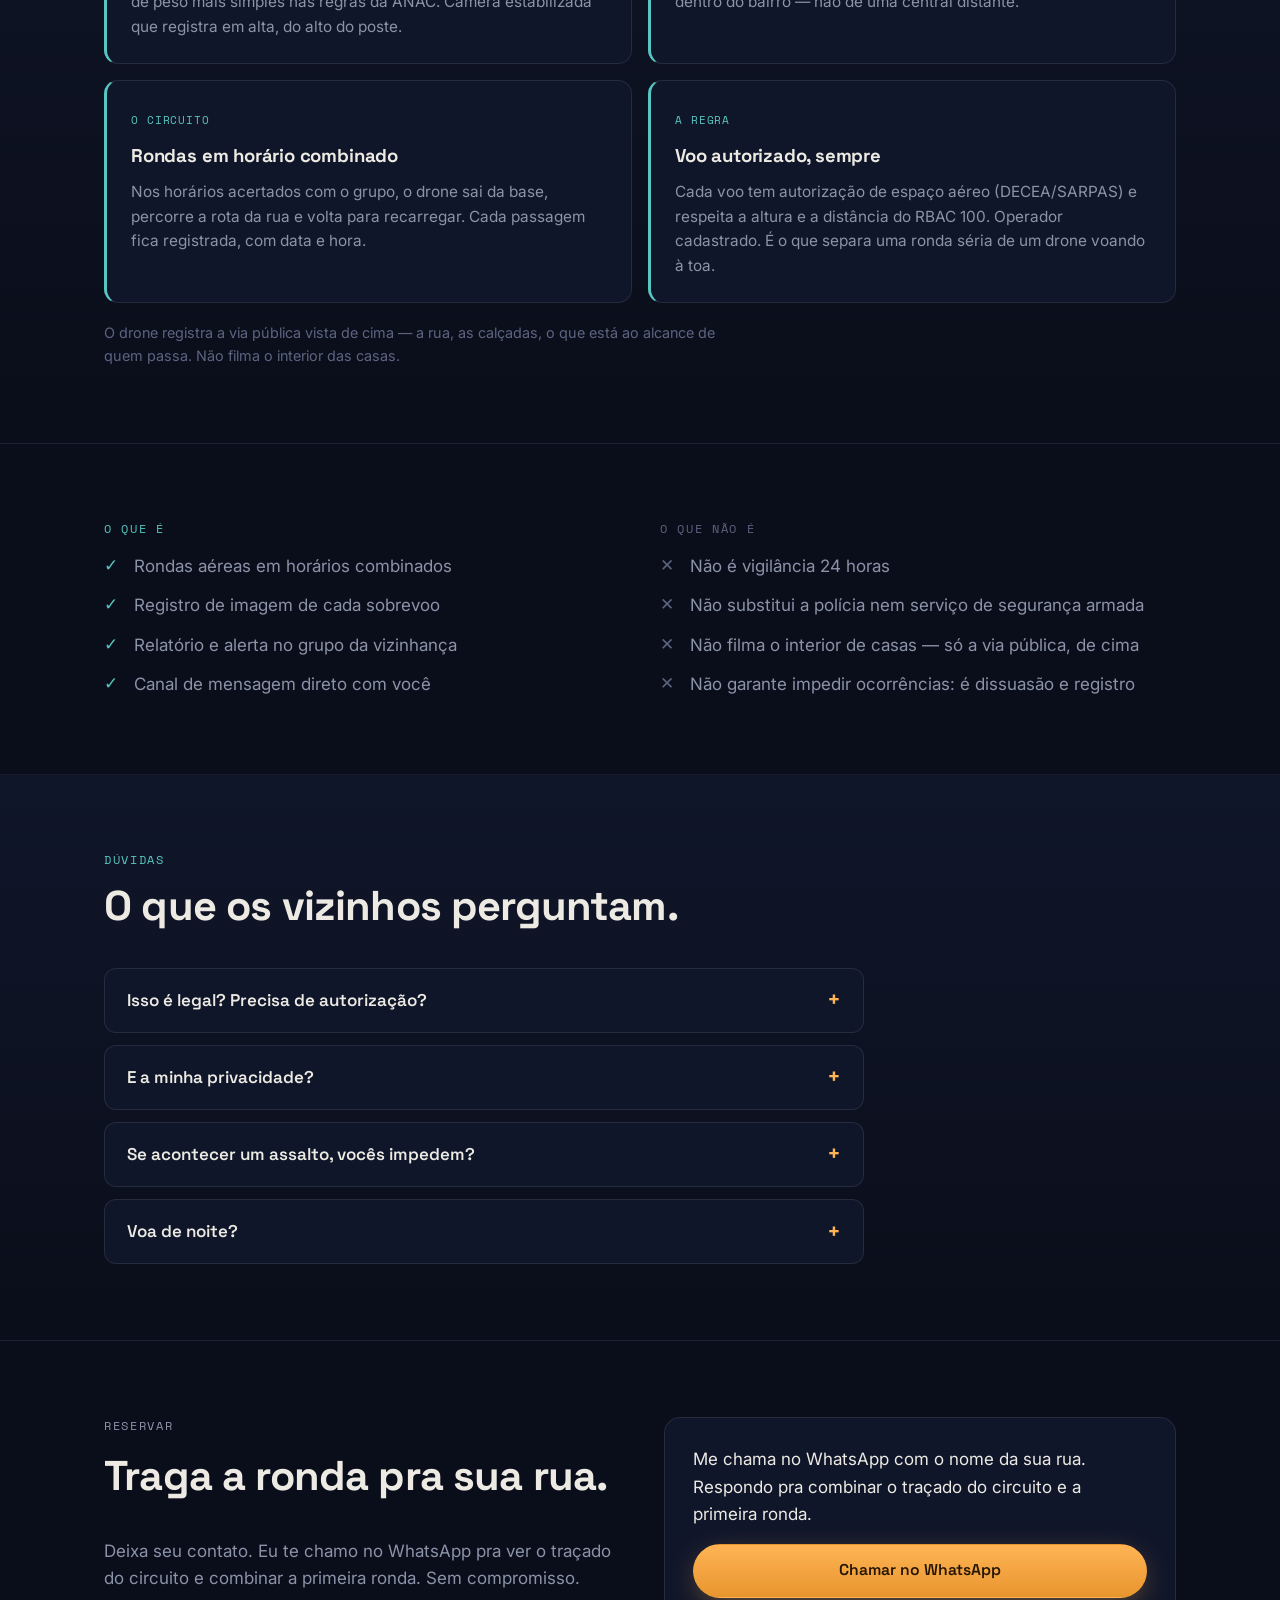
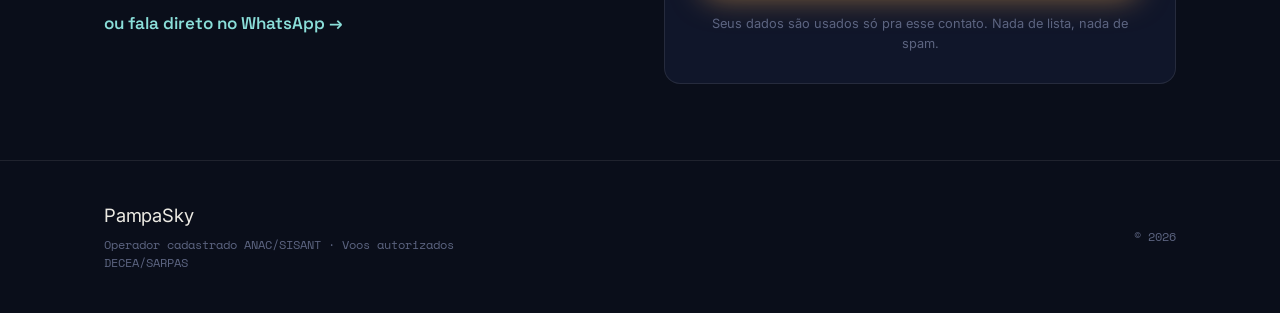
==== commit c32d84d5: "Reordena secoes: O projeto primeiro" ====
--- a/index.html
+++ b/index.html
@@ -22,9 +22,9 @@
       <span class="brand__name">PampaSky</span>
     </a>
     <nav class="nav__links" aria-label="Seções">
+      <a href="#projeto">O projeto</a>
       <a href="#como">Como funciona</a>
       <a href="equipamento.html">Equipamento</a>
-      <a href="#projeto">O projeto</a>
       <a href="#duvidas">Dúvidas</a>
     </nav>
     <a class="btn btn--ghost nav__cta" href="#assinar">Quero na minha rua</a>
@@ -56,6 +56,30 @@
     <!-- ASSINATURA: só o vídeo real da ronda, quando houver. O mapa animado da
          rota foi removido a pedido; sem vídeo, o hero fica em coluna única. -->
       </div>
+</section>
+
+<!-- O PROJETO -->
+<section class="section section--alt" id="projeto">
+  <div class="wrap">
+    <p class="kicker">O projeto</p>
+    <h2 class="section__title">A ideia: um bairro que se olha de cima.</h2>
+    <p class="lede">O PampaSky parte de uma ideia simples — a rua ganha mais um par de olhos, no ar, em horário combinado. Não é câmera em poste nem central distante: é um drone que sai de dentro da própria vizinhança, faz o circuito, registra cada passagem e avisa o grupo. Presença que se vê, prova que fica, e um bairro que participa da própria ronda.</p>
+
+    <div class="projeto__base">
+      <span class="equip__tag">Onde fica</span>
+      <h3>A base é na sua rua — no pátio do operador</h3>
+      <p>Por enquanto, a base do drone fica no pátio da casa do operador, dentro da vizinhança atendida. É ali que ele descansa, <strong>recarrega entre as rondas</strong> e de onde decola. Ter a base na própria rua é o que deixa a ronda rápida e frequente: sem deslocamento, o drone sobe, cumpre o circuito e volta para carregar.</p>
+    </div>
+
+    <ol class="projeto__fluxo" aria-label="Como funciona uma ronda">
+      <li><strong>Decola da base</strong> no horário combinado com o grupo da rua.</li>
+      <li><strong>Percorre o circuito</strong> da vizinhança, registrando cada passagem com data e hora.</li>
+      <li><strong>Avisa o grupo</strong> se algo estiver fora do lugar, e volta para a base.</li>
+      <li><strong>Recarrega</strong> e fica pronto para a próxima ronda.</li>
+    </ol>
+
+    <p class="equip__nota">O circuito cresce rua a rua: quanto mais vizinhos entram, maior a área coberta a partir da mesma base. <a href="equipamento.html" class="wpp">Ver o equipamento →</a></p>
+  </div>
 </section>
 
 <!-- COMO FUNCIONA -->
@@ -162,7 +186,7 @@
 </section>
 
 <!-- ESCOPO: o que é / o que não é -->
-<section class="section section--alt" id="escopo">
+<section class="section" id="escopo">
   <div class="wrap escopo">
     <div>
       <p class="kicker">O que é</p>
@@ -188,30 +212,6 @@
 <!-- PLANOS — fora do ar enquanto 'mostrar_planos' for false no config.
      Sem piloto rodado, não há o que cobrar; a seção volta inteira ao trocar a flag. -->
 
-<!-- O PROJETO -->
-<section class="section section--alt" id="projeto">
-  <div class="wrap">
-    <p class="kicker">O projeto</p>
-    <h2 class="section__title">A ideia: um bairro que se olha de cima.</h2>
-    <p class="lede">O PampaSky parte de uma ideia simples — a rua ganha mais um par de olhos, no ar, em horário combinado. Não é câmera em poste nem central distante: é um drone que sai de dentro da própria vizinhança, faz o circuito, registra cada passagem e avisa o grupo. Presença que se vê, prova que fica, e um bairro que participa da própria ronda.</p>
-
-    <div class="projeto__base">
-      <span class="equip__tag">Onde fica</span>
-      <h3>A base é na sua rua — no pátio do operador</h3>
-      <p>Por enquanto, a base do drone fica no pátio da casa do operador, dentro da vizinhança atendida. É ali que ele descansa, <strong>recarrega entre as rondas</strong> e de onde decola. Ter a base na própria rua é o que deixa a ronda rápida e frequente: sem deslocamento, o drone sobe, cumpre o circuito e volta para carregar.</p>
-    </div>
-
-    <ol class="projeto__fluxo" aria-label="Como funciona uma ronda">
-      <li><strong>Decola da base</strong> no horário combinado com o grupo da rua.</li>
-      <li><strong>Percorre o circuito</strong> da vizinhança, registrando cada passagem com data e hora.</li>
-      <li><strong>Avisa o grupo</strong> se algo estiver fora do lugar, e volta para a base.</li>
-      <li><strong>Recarrega</strong> e fica pronto para a próxima ronda.</li>
-    </ol>
-
-    <p class="equip__nota">O circuito cresce rua a rua: quanto mais vizinhos entram, maior a área coberta a partir da mesma base. <a href="equipamento.html" class="wpp">Ver o equipamento →</a></p>
-  </div>
-</section>
-
 <!-- DEPOIMENTOS — a seção inteira some se não houver depoimento real cadastrado.
      Depoimento inventado é propaganda enganosa (CDC art. 37); melhor não ter seção. -->
 
